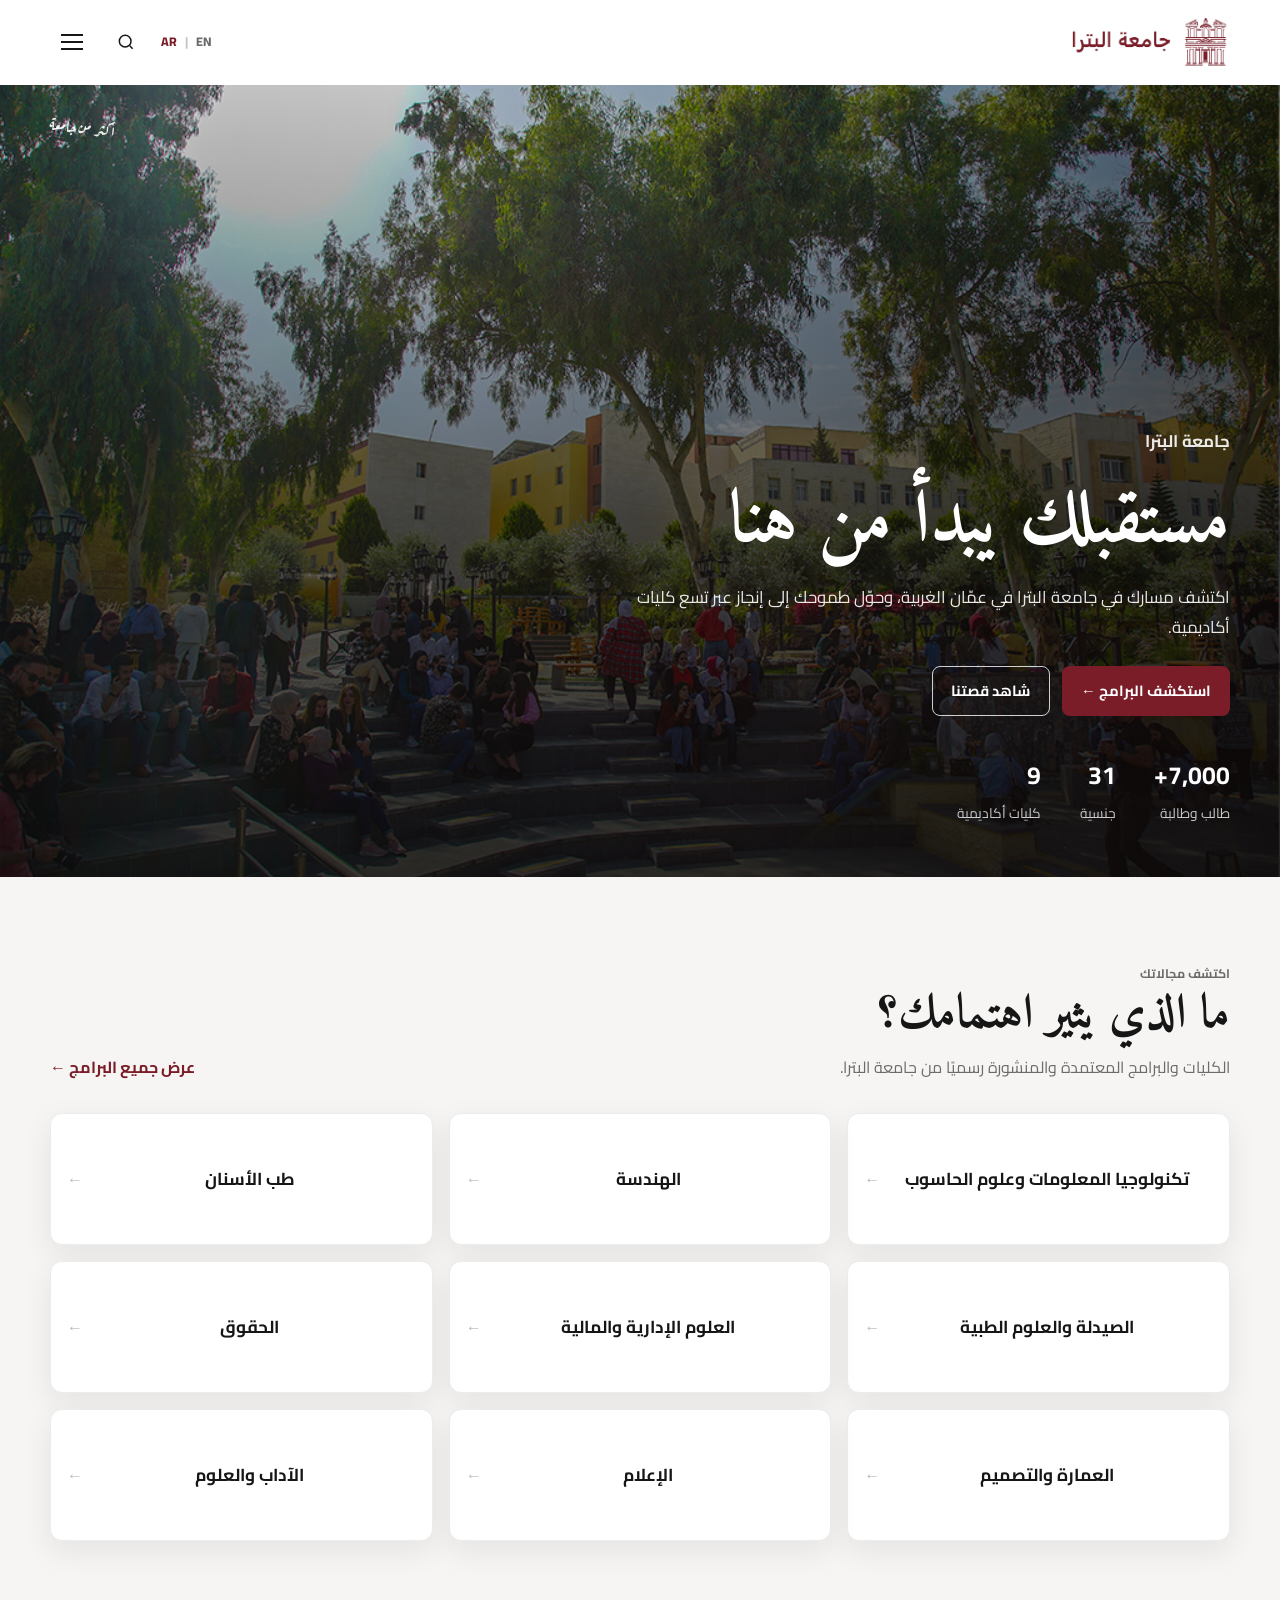
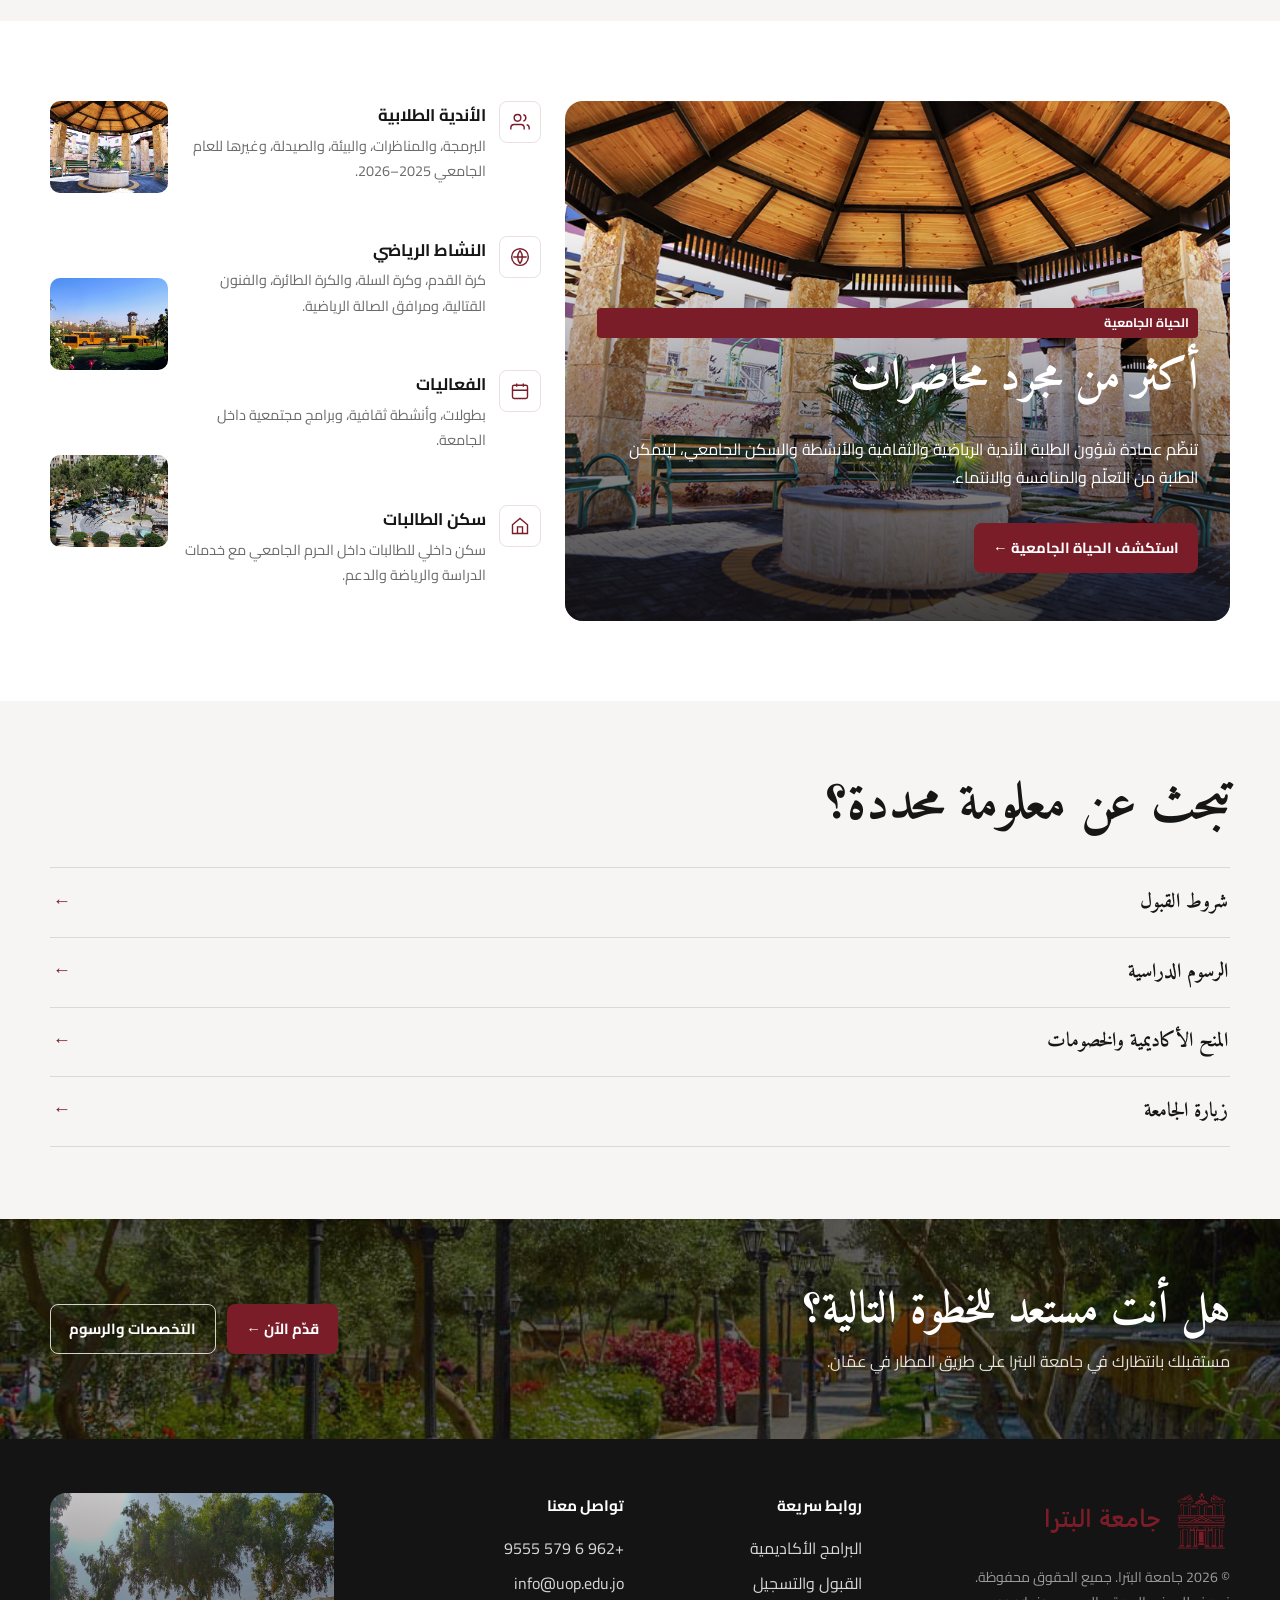
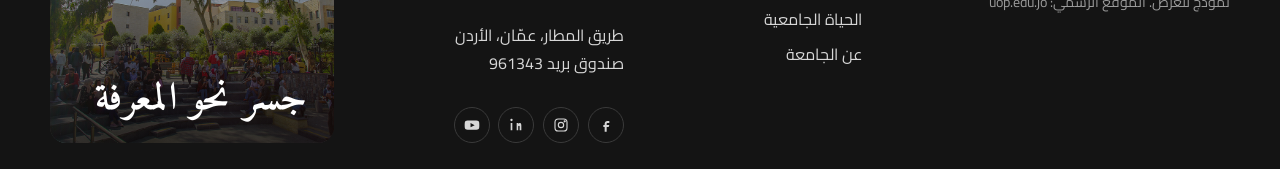
==== ar/index.html @ 50cbe47f "Publish Arabic pages and latest homepage updates to GitHub Pages." ====
<!DOCTYPE html>
<html lang="ar" dir="rtl">
  <head>
    <meta charset="utf-8" />
    <meta name="viewport" content="width=device-width, initial-scale=1" />
    <title>جامعة البترا | مستقبلك يبدأ من هنا</title>
    <meta
      name="description"
      content="جامعة البترا في عمّان الغربية تضم نحو 7000 طالب وطالبة في برامج البكالوريوس والماجستير عبر تسع كليات. تعرّف إلى البرامج الأكاديمية والقبول والتسجيل والحياة الجامعية."
    />
    <link rel="canonical" href="https://www.uop.edu.jo/Ar/Pages/default.aspx" />
    <link rel="alternate" hreflang="ar" href="index.html" />
    <link rel="alternate" hreflang="en" href="../index.html" />
    <link rel="alternate" hreflang="x-default" href="../index.html" />
    <meta name="robots" content="index,follow" />
    <meta property="og:type" content="website" />
    <meta property="og:title" content="جامعة البترا | مستقبلك يبدأ من هنا" />
    <meta
      property="og:description"
      content="جامعة خاصة في عمّان، الأردن، تضم تسع كليات ونحو 7000 طالب وطالبة في بيئة جامعية متعددة الثقافات."
    />
    <meta property="og:url" content="https://www.uop.edu.jo/Ar/Pages/default.aspx" />
    <meta property="og:image" content="../assets/images/hero-campus.jpg" />
    <meta property="og:locale" content="ar_JO" />
    <meta property="og:locale:alternate" content="en_JO" />
    <meta name="twitter:card" content="summary_large_image" />
    <meta name="twitter:title" content="جامعة البترا" />
    <meta
      name="twitter:description"
      content="اكتشف برامج البكالوريوس والماجستير في جامعة البترا في عمّان، الأردن."
    />
    <link rel="icon" href="../assets/images/favicon.png" type="image/png" />
    <link rel="preconnect" href="https://fonts.googleapis.com" />
    <link rel="preconnect" href="https://fonts.gstatic.com" crossorigin />
    <link
      href="https://fonts.googleapis.com/css2?family=Amiri:wght@700&family=Aref+Ruqaa:wght@700&family=Cairo:wght@400;600;700;800&display=swap"
      rel="stylesheet"
    />
    <link rel="stylesheet" href="../css/style.css" />
    <script type="application/ld+json">
      {
        "@context": "https://schema.org",
        "@type": "CollegeOrUniversity",
        "name": "جامعة البترا",
        "alternateName": ["University of Petra", "UOP", "Petra University"],
        "url": "https://www.uop.edu.jo/Ar/Pages/default.aspx",
        "logo": "https://www.uop.edu.jo/assets/images/petra_logoEn.png",
        "email": "info@uop.edu.jo",
        "telephone": "+962-6-5799555",
        "address": {
          "@type": "PostalAddress",
          "streetAddress": "طريق المطار",
          "addressLocality": "عمّان",
          "addressCountry": "JO",
          "postOfficeBoxNumber": "961343"
        },
        "sameAs": [
          "https://www.facebook.com/uopface",
          "https://www.instagram.com/petra.university/",
          "https://www.linkedin.com/school/universityofpetra/",
          "https://www.youtube.com/channel/UCcmWMT3PYpx-qpSswsHRiRg",
          "https://twitter.com/petrauniversity"
        ]
      }
    </script>
  </head>
  <body>
    <a class="skip-link" href="#main">تخطَّ إلى المحتوى</a>
    <header class="site-header">
      <div class="header-inner">
        <a class="brand" href="index.html">
          <img class="brand__logo" src="../assets/images/uop-logo-ar.png" width="320" height="80" alt="شعار جامعة البترا - جسر نحو المعرفة" />
        </a>
        <nav class="primary-nav" id="primary-nav" aria-label="القائمة الرئيسية">
          <ul>
            <li><a href="index.html" aria-current="page">الرئيسية</a></li>
            <li><a href="programs.html">البرامج</a></li>
            <li><a href="admissions.html">القبول والتسجيل</a></li>
            <li><a href="campus-life.html">الحياة الجامعية</a></li>
            <li><a href="about.html">عن الجامعة</a></li>
            <li class="nav-apply"><a class="btn btn--primary" href="https://edugate.uop.edu.jo/faces/ui/pages/guest/admissionOnline/index.xhtml" rel="noopener noreferrer">قدّم الآن</a></li>
          </ul>
        </nav>
        <div class="header-actions">
          <nav class="lang-switch" aria-label="اللغة">
            <a href="../index.html" hreflang="en" lang="en">EN</a>
            <span aria-hidden="true">|</span>
            <a href="index.html" hreflang="ar" aria-current="true">AR</a>
          </nav>
          <button class="icon-btn" type="button" data-open-search aria-haspopup="dialog" aria-controls="search-dialog">
            <span class="visually-hidden">بحث</span>
            <svg viewBox="0 0 24 24" fill="none" stroke="currentColor" stroke-width="1.8" aria-hidden="true"><circle cx="11" cy="11" r="7"/><path d="m20 20-3.5-3.5"/></svg>
          </button>
          <a class="btn btn--primary" href="https://edugate.uop.edu.jo/faces/ui/pages/guest/admissionOnline/index.xhtml" rel="noopener noreferrer">قدّم الآن</a>
          <button class="nav-toggle" type="button" aria-expanded="false" aria-controls="primary-nav" aria-label="فتح القائمة">
            <span></span>
          </button>
        </div>
      </div>
    </header>

    <main id="main">
      <section class="hero">
        <div class="hero__media">
          <img
            src="../assets/images/hero-campus.jpg"
            width="1600"
            height="900"
            alt="طلبة يجتمعون على مدرّج حجري في حرم جامعة البترا في عمّان"
            fetchpriority="high"
          />
        </div>
        <p class="hero__script">أكثر من جامعة</p>
        <div class="container hero__content">
          <p class="hero__kicker">جامعة البترا</p>
          <h1>مستقبلك يبدأ من هنا</h1>
          <p>
            اكتشف مسارك في جامعة البترا في عمّان الغربية، وحوّل طموحك إلى إنجاز عبر تسع كليات أكاديمية.
          </p>
          <div class="hero__actions">
            <a class="btn btn--primary" href="programs.html">استكشف البرامج ←</a>
            <button class="btn btn--ghost" type="button" data-open-video>
              شاهد قصتنا
            </button>
          </div>
          <div class="hero__stats">
            <div><strong>7,000+</strong><span>طالب وطالبة</span></div>
            <div><strong>31</strong><span>جنسية</span></div>
            <div><strong>9</strong><span>كليات أكاديمية</span></div>
          </div>
        </div>
      </section>

      <section class="section section--wash" id="programs">
        <div class="container">
          <div class="section-head">
            <div>
              <p class="eyebrow">اكتشف مجالاتك</p>
              <h2>ما الذي يثير اهتمامك؟</h2>
              <p>الكليات والبرامج المعتمدة والمنشورة رسميًا من جامعة البترا.</p>
            </div>
            <a class="text-link" href="programs.html">عرض جميع البرامج ←</a>
          </div>
          <div class="interest-grid" data-faculty-grid>
            <noscript>
              <p><a href="programs.html">عرض جميع الكليات والبرامج</a></p>
            </noscript>
          </div>
        </div>
      </section>

      <section class="section" id="campus">
        <div class="container campus">
          <article class="campus-feature">
            <img src="../assets/images/campus-main.jpg" width="900" height="700" alt="جناح حجري ومقاعد في ساحة حرم جامعة البترا" loading="lazy" />
            <div class="campus-feature__copy">
              <p class="eyebrow">الحياة الجامعية</p>
              <h2>أكثر من مجرد محاضرات</h2>
              <p>
                تنظّم عمادة شؤون الطلبة الأندية الرياضية والثقافية والأنشطة والسكن الجامعي، ليتمكن الطلبة من التعلّم والمنافسة والانتماء.
              </p>
              <p><a class="btn btn--primary" href="campus-life.html">استكشف الحياة الجامعية ←</a></p>
            </div>
          </article>
          <div class="campus-aside">
            <ul class="life-list">
              <li>
                <a href="https://www.uop.edu.jo/Ar/StudentsAffairs/Pages/StudentClubs.aspx" rel="noopener noreferrer">
                  <span class="life-icon"><svg viewBox="0 0 24 24" fill="none" stroke="currentColor" stroke-width="1.7"><path d="M17 21v-2a4 4 0 0 0-4-4H5a4 4 0 0 0-4 4v2"/><circle cx="9" cy="7" r="4"/><path d="M23 21v-2a4 4 0 0 0-3-3.87M16 3.13a4 4 0 0 1 0 7.75"/></svg></span>
                  <span>
                    <h3>الأندية الطلابية</h3>
                    <p>البرمجة، والمناظرات، والبيئة، والصيدلة، وغيرها للعام الجامعي 2025–2026.</p>
                  </span>
                </a>
              </li>
              <li>
                <a href="https://www.uop.edu.jo/Ar/StudentsAffairs/Pages/SportsActivityDepartment.aspx" rel="noopener noreferrer">
                  <span class="life-icon"><svg viewBox="0 0 24 24" fill="none" stroke="currentColor" stroke-width="1.7"><circle cx="12" cy="12" r="10"/><path d="M4 12h16M12 4a14 14 0 0 1 0 16M12 4a14 14 0 0 0 0 16"/></svg></span>
                  <span>
                    <h3>النشاط الرياضي</h3>
                    <p>كرة القدم، وكرة السلة، والكرة الطائرة، والفنون القتالية، ومرافق الصالة الرياضية.</p>
                  </span>
                </a>
              </li>
              <li>
                <a href="https://uop.edu.jo/Ar/News/Pages/26-48.aspx" rel="noopener noreferrer">
                  <span class="life-icon"><svg viewBox="0 0 24 24" fill="none" stroke="currentColor" stroke-width="1.7"><rect x="3" y="5" width="18" height="16" rx="2"/><path d="M16 3v4M8 3v4M3 11h18"/></svg></span>
                  <span>
                    <h3>الفعاليات</h3>
                    <p>بطولات، وأنشطة ثقافية، وبرامج مجتمعية داخل الجامعة.</p>
                  </span>
                </a>
              </li>
              <li>
                <a href="https://www.uop.edu.jo/Ar/StudentsAffairs/Pages/FemaleStudentHousing.aspx" rel="noopener noreferrer">
                  <span class="life-icon"><svg viewBox="0 0 24 24" fill="none" stroke="currentColor" stroke-width="1.7"><path d="M3 10.5 12 3l9 7.5V21H3z"/><path d="M9 21v-8h6v8"/></svg></span>
                  <span>
                    <h3>سكن الطالبات</h3>
                    <p>سكن داخلي للطالبات داخل الحرم الجامعي مع خدمات الدراسة والرياضة والدعم.</p>
                  </span>
                </a>
              </li>
            </ul>
            <div class="life-thumbs">
              <img src="../assets/images/campus-clubs.jpg" width="236" height="184" alt="جناح في الحرم يستخدمه الطلبة بين المحاضرات" loading="lazy" />
              <img src="../assets/images/campus-sports.jpg" width="236" height="184" alt="حافلات جامعة البترا ومساحات خضراء قرب برج الساعة" loading="lazy" />
              <img src="../assets/images/campus-events.jpg" width="236" height="184" alt="ساحة ومدرج في حرم جامعة البترا للتجمعات الطلابية" loading="lazy" />
            </div>
          </div>
        </div>
      </section>

      <section class="specific" id="specific" aria-labelledby="specific-heading">
        <div class="container">
          <h2 id="specific-heading">تبحث عن معلومة محددة؟</h2>
          <ul class="specific-list">
            <li>
              <a href="https://uop.edu.jo/Ar/AdmissionsAndRegistration/Pages/AdmissionRequirements.aspx" rel="noopener noreferrer">
                <span>شروط القبول</span>
                <span class="specific-list__arrow" aria-hidden="true">←</span>
              </a>
            </li>
            <li>
              <a href="https://uop.edu.jo/En/AdmissionsAndRegistration/Pages/UniversityMajor.aspx" rel="noopener noreferrer">
                <span>الرسوم الدراسية</span>
                <span class="specific-list__arrow" aria-hidden="true">←</span>
              </a>
            </li>
            <li>
              <a href="https://uop.edu.jo/Ar/AdmissionsAndRegistration/Pages/AcademicGrants.aspx" rel="noopener noreferrer">
                <span>المنح الأكاديمية والخصومات</span>
                <span class="specific-list__arrow" aria-hidden="true">←</span>
              </a>
            </li>
            <li>
              <a href="https://www.uop.edu.jo/Ar/Pages/default.aspx" rel="noopener noreferrer">
                <span>زيارة الجامعة</span>
                <span class="specific-list__arrow" aria-hidden="true">←</span>
              </a>
            </li>
          </ul>
        </div>
      </section>

      <section class="cta">
        <img src="../assets/images/cta-banner.jpg" width="1600" height="500" alt="ممشى حديقة ومسطح مائي في حرم جامعة البترا" loading="lazy" />
        <div class="cta-inner">
          <div>
            <h2>هل أنت مستعد للخطوة التالية؟</h2>
            <p>مستقبلك بانتظارك في جامعة البترا على طريق المطار في عمّان.</p>
          </div>
          <div class="cta__actions">
            <a class="btn btn--on-dark" href="https://edugate.uop.edu.jo/faces/ui/pages/guest/admissionOnline/index.xhtml" rel="noopener noreferrer">قدّم الآن ←</a>
            <a class="btn btn--ghost" href="https://uop.edu.jo/En/AdmissionsAndRegistration/Pages/UniversityMajor.aspx" rel="noopener noreferrer">التخصصات والرسوم</a>
          </div>
        </div>
      </section>
    </main>

    <footer class="site-footer">
      <div class="container footer-grid">
        <div>
          <a class="brand" href="index.html">
            <img class="brand__logo" src="../assets/images/uop-logo-ar.png" width="320" height="80" alt="شعار جامعة البترا - جسر نحو المعرفة" />
          </a>
          <p class="footer-copy">© <span data-year>2026</span> جامعة البترا. جميع الحقوق محفوظة.<br />نموذج للعرض. الموقع الرسمي: uop.edu.jo</p>
        </div>
        <div>
          <h2>روابط سريعة</h2>
          <ul>
            <li><a href="programs.html">البرامج الأكاديمية</a></li>
            <li><a href="admissions.html">القبول والتسجيل</a></li>
            <li><a href="campus-life.html">الحياة الجامعية</a></li>
            <li><a href="about.html">عن الجامعة</a></li>
          </ul>
        </div>
        <div>
          <h2>تواصل معنا</h2>
          <div class="contact-list">
            <a href="tel:+96265799555">+962 6 579 9555</a>
            <a href="mailto:info@uop.edu.jo">info@uop.edu.jo</a>
            <p>طريق المطار، عمّان، الأردن<br />صندوق بريد 961343</p>
          </div>
          <div class="social">
            <a href="https://www.facebook.com/uopface" rel="noopener noreferrer" aria-label="فيسبوك"><svg viewBox="0 0 24 24" fill="currentColor"><path d="M14 9h3V6h-3c-2.2 0-4 1.8-4 4v2H8v3h2v7h3v-7h3l1-3h-4v-2c0-.6.4-1 1-1z"/></svg></a>
            <a href="https://www.instagram.com/petra.university/" rel="noopener noreferrer" aria-label="إنستغرام"><svg viewBox="0 0 24 24" fill="none" stroke="currentColor" stroke-width="1.7"><rect x="3" y="3" width="18" height="18" rx="5"/><circle cx="12" cy="12" r="4"/><circle cx="17.5" cy="6.5" r="0.8" fill="currentColor"/></svg></a>
            <a href="https://www.linkedin.com/school/universityofpetra/" rel="noopener noreferrer" aria-label="لينكدإن"><svg viewBox="0 0 24 24" fill="currentColor"><path d="M6.5 9H4v11h2.5zm-1.25-6.2A1.75 1.75 0 1 0 6.99 4.6 1.75 1.75 0 0 0 5.25 2.8zM20 20h-2.5v-5.6c0-1.9-2.2-1.8-2.2 0V20H13V9h2.4v1.5c1.1-2 4.6-2.2 4.6 1.9z"/></svg></a>
            <a href="https://www.youtube.com/channel/UCcmWMT3PYpx-qpSswsHRiRg" rel="noopener noreferrer" aria-label="يوتيوب"><svg viewBox="0 0 24 24" fill="currentColor"><path d="M23 12.2s0-3.2-.4-4.6c-.2-.9-.9-1.6-1.8-1.8C19.2 5.4 12 5.4 12 5.4s-7.2 0-8.8.4c-.9.2-1.6.9-1.8 1.8C1 9 1 12.2 1 12.2s0 3.2.4 4.6c.2.9.9 1.6 1.8 1.8 1.6.4 8.8.4 8.8.4s7.2 0 8.8-.4c.9-.2 1.6-.9 1.8-1.8.4-1.4.4-4.6.4-4.6zM9.8 15.5v-6.6l6.2 3.3z"/></svg></a>
          </div>
        </div>
        <div class="footer-motto">
          <img src="../assets/images/hero-campus.jpg" alt="" loading="lazy" />
          <p>جسر نحو المعرفة</p>
        </div>
      </div>
    </footer>

    <dialog id="search-dialog" aria-labelledby="search-title">
      <div class="dialog-body">
        <div class="dialog-head">
          <h2 id="search-title">بحث</h2>
          <button class="icon-btn" type="button" data-close-dialog aria-label="إغلاق البحث">×</button>
        </div>
        <label class="visually-hidden" for="site-search">ابحث في الموقع</label>
        <input id="site-search" type="search" placeholder="ابحث في الكليات، والقبول، والحياة الجامعية..." dir="rtl" />
        <div id="search-results"></div>
      </div>
    </dialog>

    <dialog id="video-dialog" aria-labelledby="video-title">
      <div class="dialog-body">
        <div class="dialog-head">
          <h2 id="video-title">جامعة البترا على يوتيوب</h2>
          <button class="icon-btn" type="button" data-close-dialog aria-label="إغلاق">×</button>
        </div>
        <div class="video-frame">
          <p>
            شاهد الفيديوهات الرسمية للجامعة عبر
            <a href="https://www.youtube.com/channel/UCcmWMT3PYpx-qpSswsHRiRg" rel="noopener noreferrer">قناة جامعة البترا على يوتيوب</a>.
          </p>
        </div>
      </div>
    </dialog>

    <script src="../js/data.js" defer></script>
    <script src="../js/main.js" defer></script>
  </body>
</html>
---- css/style.css ----
:root {
  --maroon: #7a1d28;
  --maroon-dark: #5c141d;
  --maroon-soft: #f6e9eb;
  --ink: #161616;
  --text: #3d3d3d;
  --muted: #6b6b6b;
  --line: #e6e6e6;
  --paper: #ffffff;
  --wash: #f6f5f3;
  --footer: #141414;
  --radius: 10px;
  --radius-lg: 18px;
  --shadow: 0 10px 30px rgba(22, 22, 22, 0.08);
  --container: 1180px;
  --header-h: 84px;
  --font: "Manrope", "Segoe UI", Tahoma, sans-serif;
  --serif: "Cormorant Garamond", Georgia, "Times New Roman", serif;
  --script: "Great Vibes", "Segoe Script", cursive;
  color-scheme: light;
}

*,
*::before,
*::after {
  box-sizing: border-box;
}

html {
  scroll-behavior: smooth;
}

body {
  margin: 0;
  font-family: var(--font);
  color: var(--text);
  background: var(--paper);
  line-height: 1.6;
  overflow-x: hidden;
}

img {
  max-width: 100%;
  height: auto;
  display: block;
}

a {
  color: inherit;
}

button,
input {
  font: inherit;
}

:focus-visible {
  outline: 2px solid var(--maroon);
  outline-offset: 3px;
}

.skip-link {
  position: absolute;
  inset-inline-start: 1rem;
  top: -100px;
  background: var(--maroon);
  color: #fff;
  padding: 0.7rem 1rem;
  z-index: 1000;
}

.skip-link:focus {
  top: 0.75rem;
}

.visually-hidden {
  position: absolute;
  width: 1px;
  height: 1px;
  padding: 0;
  margin: -1px;
  overflow: hidden;
  clip: rect(0, 0, 0, 0);
  white-space: nowrap;
  border: 0;
}

.container {
  width: min(calc(100% - 2rem), var(--container));
  margin-inline: auto;
}

.site-header {
  position: sticky;
  top: 0;
  z-index: 50;
  background: #fff;
  min-height: var(--header-h);
  display: flex;
  align-items: center;
  border-bottom: 1px solid transparent;
}

.site-header.is-scrolled {
  border-bottom-color: var(--line);
  box-shadow: 0 8px 24px rgba(0, 0, 0, 0.04);
}

.header-inner {
  display: flex;
  align-items: center;
  justify-content: space-between;
  flex-wrap: nowrap;
  gap: 1rem;
  width: min(calc(100% - 2rem), var(--container));
  margin-inline: auto;
  min-height: var(--header-h);
  height: var(--header-h);
}

.brand {
  display: flex;
  align-items: center;
  text-decoration: none;
  color: var(--ink);
  flex-shrink: 0;
}

.brand__logo {
  height: 48px;
  width: auto;
  max-width: min(260px, 46vw);
  display: block;
}

.site-footer .brand__logo {
  height: 56px;
  max-width: 280px;
}

.nav-toggle {
  display: none;
  width: 44px;
  height: 44px;
  border: 0;
  background: transparent;
  cursor: pointer;
  padding: 0;
}

.nav-toggle span,
.nav-toggle span::before,
.nav-toggle span::after {
  display: block;
  width: 22px;
  height: 2px;
  background: var(--ink);
  position: relative;
  margin-inline: auto;
}

.nav-toggle span::before,
.nav-toggle span::after {
  content: "";
  position: absolute;
  inset-inline-start: 0;
}

.nav-toggle span::before {
  top: -7px;
}

.nav-toggle span::after {
  top: 7px;
}

.primary-nav {
  flex: 1 1 auto;
  min-width: 0;
}

.primary-nav ul {
  display: flex;
  justify-content: center;
  flex-wrap: nowrap;
  gap: 1.7rem;
  list-style: none;
  margin: 0;
  padding: 0;
}

.primary-nav a {
  text-decoration: none;
  color: #4a4a4a;
  font-weight: 600;
  font-size: 0.95rem;
  padding: 0.4rem 0;
  position: relative;
}

.primary-nav a[aria-current="page"] {
  color: var(--maroon);
}

.primary-nav a[aria-current="page"]::after {
  content: "";
  position: absolute;
  inset-inline: 0;
  bottom: 0;
  height: 2px;
  background: var(--maroon);
}

.nav-apply {
  display: none;
}

.lang-switch {
  display: flex;
  align-items: center;
  gap: 0.35rem;
  font-weight: 800;
  font-size: 0.78rem;
  flex-shrink: 0;
}

.lang-switch a {
  text-decoration: none;
  color: #6b6b6b;
  padding: 0.2rem 0.15rem;
}

.lang-switch a[aria-current="true"] {
  color: var(--maroon);
}

.lang-switch span {
  color: #c5c5c5;
}

.header-actions {
  display: flex;
  flex-direction: row;
  flex-wrap: nowrap;
  align-items: center;
  gap: 0.7rem;
  flex-shrink: 0;
}

.header-actions .btn {
  white-space: nowrap;
  flex-shrink: 0;
}

.icon-btn {
  width: 42px;
  height: 42px;
  border: 0;
  background: transparent;
  color: var(--ink);
  cursor: pointer;
  display: grid;
  place-items: center;
}

.icon-btn svg {
  width: 20px;
  height: 20px;
}

.btn {
  display: inline-flex;
  align-items: center;
  justify-content: center;
  gap: 0.5rem;
  min-height: 46px;
  padding: 0.7rem 1.15rem;
  border-radius: 8px;
  text-decoration: none;
  font-weight: 700;
  font-size: 0.92rem;
  border: 1px solid transparent;
  cursor: pointer;
  transition: transform 0.15s ease, background 0.15s ease, color 0.15s ease;
}

.btn:hover {
  transform: translateY(-1px);
}

.btn--primary {
  background: var(--maroon);
  color: #fff;
}

.btn--primary:hover {
  background: var(--maroon-dark);
}

.btn--ghost {
  background: transparent;
  color: #fff;
  border-color: rgba(255, 255, 255, 0.8);
}

.btn--light {
  background: #fff;
  color: var(--maroon);
}

.btn--on-dark {
  background: var(--maroon);
  color: #fff;
}

.eyebrow {
  color: var(--maroon);
  font-size: 0.78rem;
  font-weight: 800;
  letter-spacing: 0.16em;
  text-transform: uppercase;
  margin: 0 0 0.55rem;
}

.hero {
  position: relative;
  min-height: min(88vh, 820px);
  color: #fff;
  display: flex;
  align-items: flex-end;
  isolation: isolate;
}

.hero__media {
  position: absolute;
  inset: 0;
  z-index: -2;
}

.hero__media img {
  width: 100%;
  height: 100%;
  object-fit: cover;
  object-position: center 45%;
}

.hero::after {
  content: "";
  position: absolute;
  inset: 0;
  z-index: -1;
  background:
    linear-gradient(180deg, rgba(10, 8, 8, 0.08) 0%, rgba(10, 8, 8, 0.55) 55%, rgba(10, 8, 8, 0.78) 100%),
    linear-gradient(90deg, rgba(10, 8, 8, 0.45) 0%, rgba(10, 8, 8, 0.08) 55%);
}

.hero__script {
  position: absolute;
  inset-block-start: 1.6rem;
  inset-inline-end: max(1.5rem, calc((100% - var(--container)) / 2));
  font-family: var(--script);
  font-size: clamp(1.8rem, 3vw, 2.7rem);
  transform: rotate(-8deg);
  color: rgba(255, 255, 255, 0.92);
  pointer-events: none;
}

.hero__content {
  padding: 4.5rem 0 3.2rem;
  max-width: 640px;
}

@media (min-width: 1025px) {
  .hero__content {
    margin-inline-start: max(1rem, calc((100% - var(--container)) / 2));
    margin-inline-end: auto;
  }
}

.hero__kicker {
  letter-spacing: 0.18em;
  font-size: 0.78rem;
  font-weight: 700;
  margin: 0 0 0.8rem;
}

.hero h1 {
  font-family: var(--serif);
  font-size: clamp(2.6rem, 6vw, 4.6rem);
  line-height: 0.95;
  color: #fff;
  margin: 0 0 1rem;
  font-weight: 700;
}

.hero p {
  max-width: 38rem;
  color: rgba(255, 255, 255, 0.9);
  margin: 0 0 1.5rem;
  font-size: 1.05rem;
}

.hero__actions {
  display: flex;
  flex-wrap: wrap;
  gap: 0.75rem;
  margin-bottom: 2.4rem;
}

.hero__stats {
  display: flex;
  flex-wrap: wrap;
  gap: 2rem 2.4rem;
}

.hero__stats div strong {
  display: block;
  font-size: 1.55rem;
  color: #fff;
}

.hero__stats div span {
  font-size: 0.86rem;
  color: rgba(255, 255, 255, 0.78);
}

.section {
  padding: 5rem 0;
}

.section--wash {
  background: var(--wash);
}

.section-head {
  display: grid;
  grid-template-columns: 1fr auto;
  gap: 1rem 2rem;
  align-items: end;
  margin-bottom: 2rem;
}

.section-head h2,
.page-hero h1,
.faculty-panel h2 {
  font-family: var(--serif);
  color: var(--ink);
  font-size: clamp(2rem, 4vw, 3rem);
  line-height: 1.1;
  margin: 0;
}

.section-head p {
  margin: 0.4rem 0 0;
  color: var(--muted);
  max-width: 36rem;
}

.text-link {
  color: var(--maroon);
  font-weight: 700;
  text-decoration: none;
}

.text-link:hover {
  text-decoration: underline;
}

.interest-grid {
  display: grid;
  grid-template-columns: repeat(3, 1fr);
  gap: 1rem;
}

.interest-card {
  background: #fff;
  border: 1px solid #ececec;
  border-radius: 12px;
  padding-block: 1.55rem;
  padding-inline: 1.35rem 2.4rem;
  min-height: 132px;
  text-decoration: none;
  display: flex;
  align-items: center;
  justify-content: center;
  text-align: center;
  box-shadow: var(--shadow);
  position: relative;
  transition: transform 0.15s ease, box-shadow 0.15s ease;
}

.interest-card:hover {
  transform: translateY(-3px);
  box-shadow: 0 12px 28px rgba(50, 30, 28, 0.1);
}

.interest-card:hover h3 {
  color: var(--maroon);
}

.interest-card h3 {
  margin: 0;
  color: var(--ink);
  font-size: 1.08rem;
  line-height: 1.35;
  overflow-wrap: anywhere;
  transition: color 0.15s ease;
}

.interest-card__icon,
.interest-card__meta {
  display: none;
}

.interest-card__arrow {
  position: absolute;
  inset-inline-end: 1rem;
  top: 50%;
  transform: translateY(-50%);
  color: #b9b9b9;
}

.campus {
  display: grid;
  grid-template-columns: 1.15fr 0.85fr;
  gap: 1.5rem;
  align-items: stretch;
}

.campus-feature {
  position: relative;
  min-height: 520px;
  border-radius: var(--radius-lg);
  overflow: hidden;
  color: #fff;
}

.campus-feature img {
  width: 100%;
  height: 100%;
  object-fit: cover;
  position: absolute;
  inset: 0;
}

.campus-feature__copy {
  position: relative;
  z-index: 1;
  height: 100%;
  display: flex;
  flex-direction: column;
  justify-content: flex-end;
  padding: 2rem;
  background: linear-gradient(180deg, transparent 20%, rgba(12, 8, 8, 0.78) 100%);
}

.campus-feature .eyebrow {
  display: inline-block;
  background: var(--maroon);
  color: #fff;
  padding: 0.28rem 0.55rem;
  border-radius: 4px;
  letter-spacing: 0.12em;
}

.campus-feature h2 {
  font-family: var(--serif);
  font-size: clamp(2rem, 4vw, 2.8rem);
  margin: 0.2rem 0 0.7rem;
  color: #fff;
}

.campus-aside {
  display: grid;
  grid-template-columns: 1fr auto;
  gap: 1rem;
}

.life-list {
  list-style: none;
  margin: 0;
  padding: 0;
  display: grid;
  gap: 1.15rem;
}

.life-list a {
  display: grid;
  grid-template-columns: 42px 1fr;
  gap: 0.85rem;
  text-decoration: none;
  align-items: start;
}

.life-list h3 {
  margin: 0;
  color: var(--ink);
  font-size: 1.05rem;
}

.life-list p {
  margin: 0.15rem 0 0;
  color: var(--muted);
  font-size: 0.9rem;
}

.life-icon {
  width: 42px;
  height: 42px;
  border-radius: 8px;
  border: 1px solid #eadfe1;
  color: var(--maroon);
  display: grid;
  place-items: center;
}

.life-icon svg {
  width: 20px;
  height: 20px;
}

.life-thumbs {
  display: grid;
  gap: 0.7rem;
}

.life-thumbs img {
  width: 118px;
  height: 92px;
  object-fit: cover;
  border-radius: 10px;
}

.specific {
  background: var(--wash);
  padding: 4.5rem 0;
}

.specific h2 {
  font-family: var(--serif);
  color: var(--ink);
  font-size: clamp(2rem, 4.5vw, 3.2rem);
  line-height: 1.15;
  font-weight: 700;
  margin: 0 0 1.8rem;
  white-space: nowrap;
}

.specific-list {
  list-style: none;
  margin: 0;
  padding: 0;
  border-top: 1px solid #ddd8d2;
}

.specific-list a {
  display: flex;
  align-items: center;
  justify-content: space-between;
  gap: 1rem;
  min-height: 64px;
  padding: 1.05rem 0.15rem;
  border-bottom: 1px solid #ddd8d2;
  text-decoration: none;
  color: var(--ink);
  font-family: var(--serif);
  font-size: clamp(1.05rem, 2vw, 1.25rem);
  font-weight: 600;
}

.specific-list a:hover,
.specific-list a:focus-visible {
  color: var(--maroon);
}

.specific-list__arrow {
  color: var(--maroon);
  font-size: 1.15rem;
  flex-shrink: 0;
  transition: transform 0.15s ease;
}

.specific-list a:hover .specific-list__arrow {
  transform: translateX(4px);
}

[dir="rtl"] .specific-list a:hover .specific-list__arrow {
  transform: translateX(-4px);
}

.journey {
  text-align: center;
}

.journey h2 {
  font-family: var(--serif);
  font-size: clamp(2rem, 4vw, 3rem);
  margin: 0.2rem 0 0.4rem;
  color: var(--ink);
}

.steps {
  display: grid;
  grid-template-columns: repeat(4, 1fr);
  gap: 1rem;
  margin-top: 2.6rem;
  position: relative;
}

.steps::before {
  content: "";
  position: absolute;
  top: 27px;
  inset-inline: 8%;
  border-top: 2px dotted #d7c4c7;
  z-index: 0;
}

.step {
  position: relative;
  z-index: 1;
}

.step__num {
  width: 54px;
  height: 54px;
  margin-inline: auto;
  border-radius: 50%;
  background: var(--maroon);
  color: #fff;
  display: grid;
  place-items: center;
  font-weight: 800;
  font-size: 1.2rem;
}

.step h3 {
  margin: 1rem 0 0.3rem;
  color: var(--ink);
}

.step p {
  margin: 0;
  color: var(--muted);
  font-size: 0.92rem;
}

.cta {
  position: relative;
  color: #fff;
  isolation: isolate;
  min-height: 220px;
  display: flex;
  align-items: center;
}

.cta img {
  position: absolute;
  inset: 0;
  width: 100%;
  height: 100%;
  object-fit: cover;
  z-index: -2;
}

.cta::after {
  content: "";
  position: absolute;
  inset: 0;
  background: rgba(12, 8, 8, 0.58);
  z-index: -1;
}

.cta-inner {
  display: flex;
  justify-content: space-between;
  gap: 1.5rem;
  align-items: center;
  width: min(calc(100% - 2rem), var(--container));
  margin-inline: auto;
  padding: 3rem 0;
}

.cta h2 {
  font-family: var(--serif);
  font-size: clamp(2rem, 4vw, 2.8rem);
  margin: 0 0 0.4rem;
  color: #fff;
}

.cta p {
  margin: 0;
  color: rgba(255, 255, 255, 0.86);
}

.cta__actions {
  display: flex;
  flex-wrap: wrap;
  gap: 0.7rem;
  flex-shrink: 0;
}

.site-footer {
  background: var(--footer);
  color: #d7d7d7;
  padding: 3.4rem 0 1.6rem;
}

.footer-grid {
  display: grid;
  grid-template-columns: 1.3fr 0.8fr 1fr 1.1fr;
  gap: 2rem;
}

.site-footer a {
  color: #d7d7d7;
  text-decoration: none;
}

.site-footer a:hover {
  color: #fff;
}

.site-footer .brand {
  color: #fff;
}

.footer-copy {
  margin-top: 1rem;
  color: #9a9a9a;
  font-size: 0.88rem;
}

.footer-grid h2 {
  color: #fff;
  font-size: 0.95rem;
  margin: 0 0 0.9rem;
}

.footer-grid ul {
  list-style: none;
  margin: 0;
  padding: 0;
  display: grid;
  gap: 0.45rem;
}

.contact-list {
  display: grid;
  gap: 0.45rem;
  margin-bottom: 0.9rem;
}

.social {
  display: flex;
  gap: 0.55rem;
}

.social a {
  width: 36px;
  height: 36px;
  border: 1px solid #3a3a3a;
  border-radius: 50%;
  display: grid;
  place-items: center;
}

.social svg {
  width: 16px;
  height: 16px;
}

.footer-motto {
  position: relative;
  min-height: 200px;
  border-radius: 16px;
  overflow: hidden;
  display: flex;
  align-items: flex-end;
  padding: 1.5rem 1.6rem 1.4rem;
}

.footer-motto img {
  position: absolute;
  inset: 0;
  width: 100%;
  height: 100%;
  object-fit: cover;
  object-position: center 40%;
  opacity: 1;
  filter: none;
}

.footer-motto::after {
  content: "";
  position: absolute;
  inset: 0;
  background:
    linear-gradient(180deg, rgba(18, 10, 12, 0.15) 0%, rgba(18, 10, 12, 0.42) 48%, rgba(12, 8, 8, 0.78) 100%);
}

.footer-motto p {
  position: relative;
  z-index: 1;
  font-family: var(--serif);
  font-size: clamp(1.9rem, 3vw, 2.55rem);
  line-height: 1.12;
  letter-spacing: 0.03em;
  font-weight: 600;
  color: #fff;
  margin: 0;
  max-width: 10ch;
  text-shadow: 0 10px 28px rgba(0, 0, 0, 0.4);
}

.page-hero {
  background: var(--wash);
  padding: 3.2rem 0 2.4rem;
}

.page-hero p {
  max-width: 44rem;
  color: var(--muted);
}

.prose {
  max-width: 48rem;
}

.prose img {
  width: 100%;
  border-radius: var(--radius-lg);
  margin-bottom: 1.5rem;
}

.page-hero .btn {
  margin-inline-end: 0.8rem;
  margin-top: 0.8rem;
}

.primary-nav .btn {
  text-decoration: none;
  color: #fff;
}

.primary-nav .btn::after {
  display: none;
}

.primary-nav .nav-apply a.btn--primary {
  color: #fff;
  background: var(--maroon);
  border-bottom: 0;
}

.prose h2 {
  font-family: var(--serif);
  color: var(--ink);
  font-size: 1.8rem;
}

.faculty-panel,
.info-card {
  background: #fff;
  border: 1px solid var(--line);
  border-radius: 14px;
  padding: 1.4rem;
  box-shadow: var(--shadow);
}

.faculty-list,
.info-grid {
  display: grid;
  gap: 1rem;
}

.faculty-panel {
  display: grid;
  grid-template-columns: 52px 1fr;
  gap: 1rem;
}

.faculty-panel__icon {
  width: 52px;
  height: 52px;
  border-radius: 10px;
  background: var(--maroon-soft);
  color: var(--maroon);
  display: grid;
  place-items: center;
}

.faculty-panel__icon svg,
.faculty-panel__icon img {
  width: 24px;
  height: 24px;
}

.info-grid {
  grid-template-columns: repeat(2, 1fr);
}

.info-card h2 {
  margin-top: 0;
  font-size: 1.2rem;
  color: var(--ink);
}

.campus-lead-img {
  width: 100%;
  max-height: 420px;
  object-fit: cover;
  object-position: center 55%;
  border-radius: var(--radius-lg);
  margin-bottom: 1.5rem;
}

.campus-photo-grid {
  display: grid;
  grid-template-columns: repeat(2, 1fr);
  gap: 1rem;
}

.campus-photo-grid img {
  width: 100%;
  height: 260px;
  object-fit: cover;
  border-radius: 10px;
}

.info-card img {
  width: 100%;
  height: 220px;
  object-fit: cover;
  border-radius: 10px;
  margin-bottom: 1rem;
}

.search-hint {
  color: var(--muted);
}

dialog {
  border: 0;
  border-radius: 16px;
  padding: 0;
  width: min(92vw, 560px);
  box-shadow: 0 20px 60px rgba(0, 0, 0, 0.25);
}

dialog::backdrop {
  background: rgba(10, 8, 8, 0.55);
}

.dialog-body {
  padding: 1.3rem;
}

.dialog-head {
  display: flex;
  justify-content: space-between;
  align-items: center;
  gap: 1rem;
  margin-bottom: 0.8rem;
}

.dialog-head h2 {
  margin: 0;
  font-size: 1.15rem;
  color: var(--ink);
}

#site-search {
  width: 100%;
  min-height: 46px;
  border: 1px solid #ddd;
  border-radius: 8px;
  padding: 0.6rem 0.8rem;
}

#search-results {
  display: grid;
  gap: 0.5rem;
  margin-top: 0.9rem;
}

#search-results a {
  display: grid;
  text-decoration: none;
  padding: 0.7rem 0.4rem;
  border-bottom: 1px solid var(--line);
}

#search-results a span {
  color: var(--muted);
  font-size: 0.85rem;
}

.video-frame {
  aspect-ratio: 16 / 9;
  background: #111;
  display: grid;
  place-items: center;
  color: #fff;
  text-align: center;
  padding: 1.5rem;
}

body.nav-open {
  overflow: hidden;
}

@media (max-width: 1100px) {
  .nav-toggle {
    display: grid;
    place-items: center;
  }

  .header-actions .btn {
    display: none;
  }

  .lang-switch {
    font-size: 0.72rem;
  }

  .nav-apply {
    display: block;
    padding-top: 1rem;
  }

  .nav-apply .btn {
    width: 100%;
  }

  .primary-nav {
    position: fixed;
    inset: var(--header-h) 0 0 0;
    background: #fff;
    transform: translateX(100%);
    transition: transform 0.2s ease;
    padding: 1.2rem;
    overflow: auto;
    flex: none;
  }

  [dir="rtl"] .primary-nav {
    transform: translateX(-100%);
  }

  .primary-nav.is-open,
  [dir="rtl"] .primary-nav.is-open {
    transform: none;
  }

  .primary-nav ul {
    flex-direction: column;
    align-items: stretch;
    gap: 0;
  }

  .primary-nav a {
    display: block;
    padding: 0.9rem 0.2rem;
    font-size: 1.15rem;
    border-bottom: 1px solid var(--line);
  }

  .primary-nav .nav-apply a.btn--primary {
    color: #fff;
    border-bottom: 0;
    padding: 0.75rem 1.15rem;
    font-size: 0.95rem;
    text-align: center;
  }
}

@media (max-width: 1280px) {
  html[dir="rtl"] .nav-toggle {
    display: grid;
    place-items: center;
  }

  html[dir="rtl"] .header-actions .btn {
    display: none;
  }

  html[dir="rtl"] .nav-apply {
    display: block;
    padding-top: 1rem;
  }

  html[dir="rtl"] .nav-apply .btn {
    width: 100%;
  }

  html[dir="rtl"] .primary-nav {
    position: fixed;
    inset: var(--header-h) 0 0 0;
    background: #fff;
    transform: translateX(-100%);
    transition: transform 0.2s ease;
    padding: 1.2rem;
    overflow: auto;
    flex: none;
  }

  html[dir="rtl"] .primary-nav.is-open {
    transform: none;
  }

  html[dir="rtl"] .primary-nav ul {
    flex-direction: column;
    align-items: stretch;
    gap: 0;
  }

  html[dir="rtl"] .primary-nav a {
    display: block;
    padding: 0.9rem 0.2rem;
    font-size: 1.15rem;
    border-bottom: 1px solid var(--line);
  }

  html[dir="rtl"] .primary-nav .nav-apply a.btn--primary {
    color: #fff;
    border-bottom: 0;
    padding: 0.75rem 1.15rem;
    font-size: 0.95rem;
    text-align: center;
  }
}

@media (max-width: 1024px) {
  .interest-grid {
    grid-template-columns: repeat(2, 1fr);
  }

  .campus,
  .footer-grid {
    grid-template-columns: 1fr 1fr;
  }

  .steps {
    grid-template-columns: repeat(2, 1fr);
    gap: 2rem 1rem;
  }

  .steps::before {
    display: none;
  }

  .cta-inner,
  .section-head {
    grid-template-columns: 1fr;
    display: grid;
  }

  .life-thumbs img {
    width: 100%;
    height: 110px;
  }
}

@media (max-width: 820px) {
  .campus,
  .footer-grid,
  .campus-aside,
  .info-grid,
  .campus-photo-grid {
    grid-template-columns: 1fr;
  }

  .campus-feature {
    min-height: 420px;
  }

  .hero {
    min-height: 70vh;
  }

  .hero__script {
    font-size: 1.5rem;
    inset-block-start: 1rem;
  }
}

@media (max-width: 600px) {
  .interest-grid,
  .steps,
  .hero__actions,
  .cta__actions {
    grid-template-columns: 1fr;
  }

  .hero__actions,
  .cta__actions {
    display: grid;
  }

  .btn {
    width: 100%;
  }

  .header-actions .btn,
  .section-head .btn {
    width: auto;
  }

  .life-thumbs {
    grid-template-columns: repeat(3, 1fr);
  }

  .section,
  .specific {
    padding: 3.2rem 0;
  }

  .specific h2 {
    white-space: normal;
  }

  .hero__stats {
    gap: 1.2rem;
  }
}

@media (min-width: 1920px) {
  :root {
    --container: 1320px;
  }
}

@media (prefers-reduced-motion: reduce) {
  html {
    scroll-behavior: auto;
  }

  .btn,
  .interest-card,
  .primary-nav {
    transition: none;
  }
}

html[dir="rtl"] {
  --font: "Cairo", "Segoe UI", Tahoma, sans-serif;
  --serif: "Amiri", "Noto Naskh Arabic", Georgia, serif;
  --script: "Aref Ruqaa", "Amiri", serif;
}

html[dir="rtl"] body {
  line-height: 1.75;
}

html[dir="rtl"] .eyebrow,
html[dir="rtl"] .hero__kicker {
  letter-spacing: 0;
  text-transform: none;
  font-weight: 700;
}

html[dir="rtl"] .hero h1 {
  line-height: 1.18;
}

html[dir="rtl"] .section-head h2,
html[dir="rtl"] .page-hero h1,
html[dir="rtl"] .faculty-panel h2,
html[dir="rtl"] .specific h2,
html[dir="rtl"] .journey h2,
html[dir="rtl"] .cta h2,
html[dir="rtl"] .campus-feature h2 {
  line-height: 1.28;
}

html[dir="rtl"] .hero::after {
  background:
    linear-gradient(180deg, rgba(10, 8, 8, 0.08) 0%, rgba(10, 8, 8, 0.55) 55%, rgba(10, 8, 8, 0.78) 100%),
    linear-gradient(270deg, rgba(10, 8, 8, 0.45) 0%, rgba(10, 8, 8, 0.08) 55%);
}

html[dir="rtl"] .hero__script {
  transform: rotate(8deg);
}

html[dir="rtl"] .footer-motto p {
  max-width: 12ch;
}

html[dir="rtl"] .primary-nav,
html[dir="rtl"] .life-list,
html[dir="rtl"] .specific-list,
html[dir="rtl"] .page-hero,
html[dir="rtl"] .prose,
html[dir="rtl"] .info-card,
html[dir="rtl"] .dialog-body,
html[dir="rtl"] #site-search {
  text-align: right;
}

html[dir="rtl"] .journey,
html[dir="rtl"] .video-frame {
  text-align: center;
}

iframe[src*="blackbox"],
[id*="blackbox" i],
[class*="blackbox" i],
[class*="bbx-" i],
[data-blackbox],
blackbox-chat,
blackbox-agent {
  display: none !important;
  visibility: hidden !important;
  pointer-events: none !important;
  width: 0 !important;
  height: 0 !important;
  opacity: 0 !important;
}
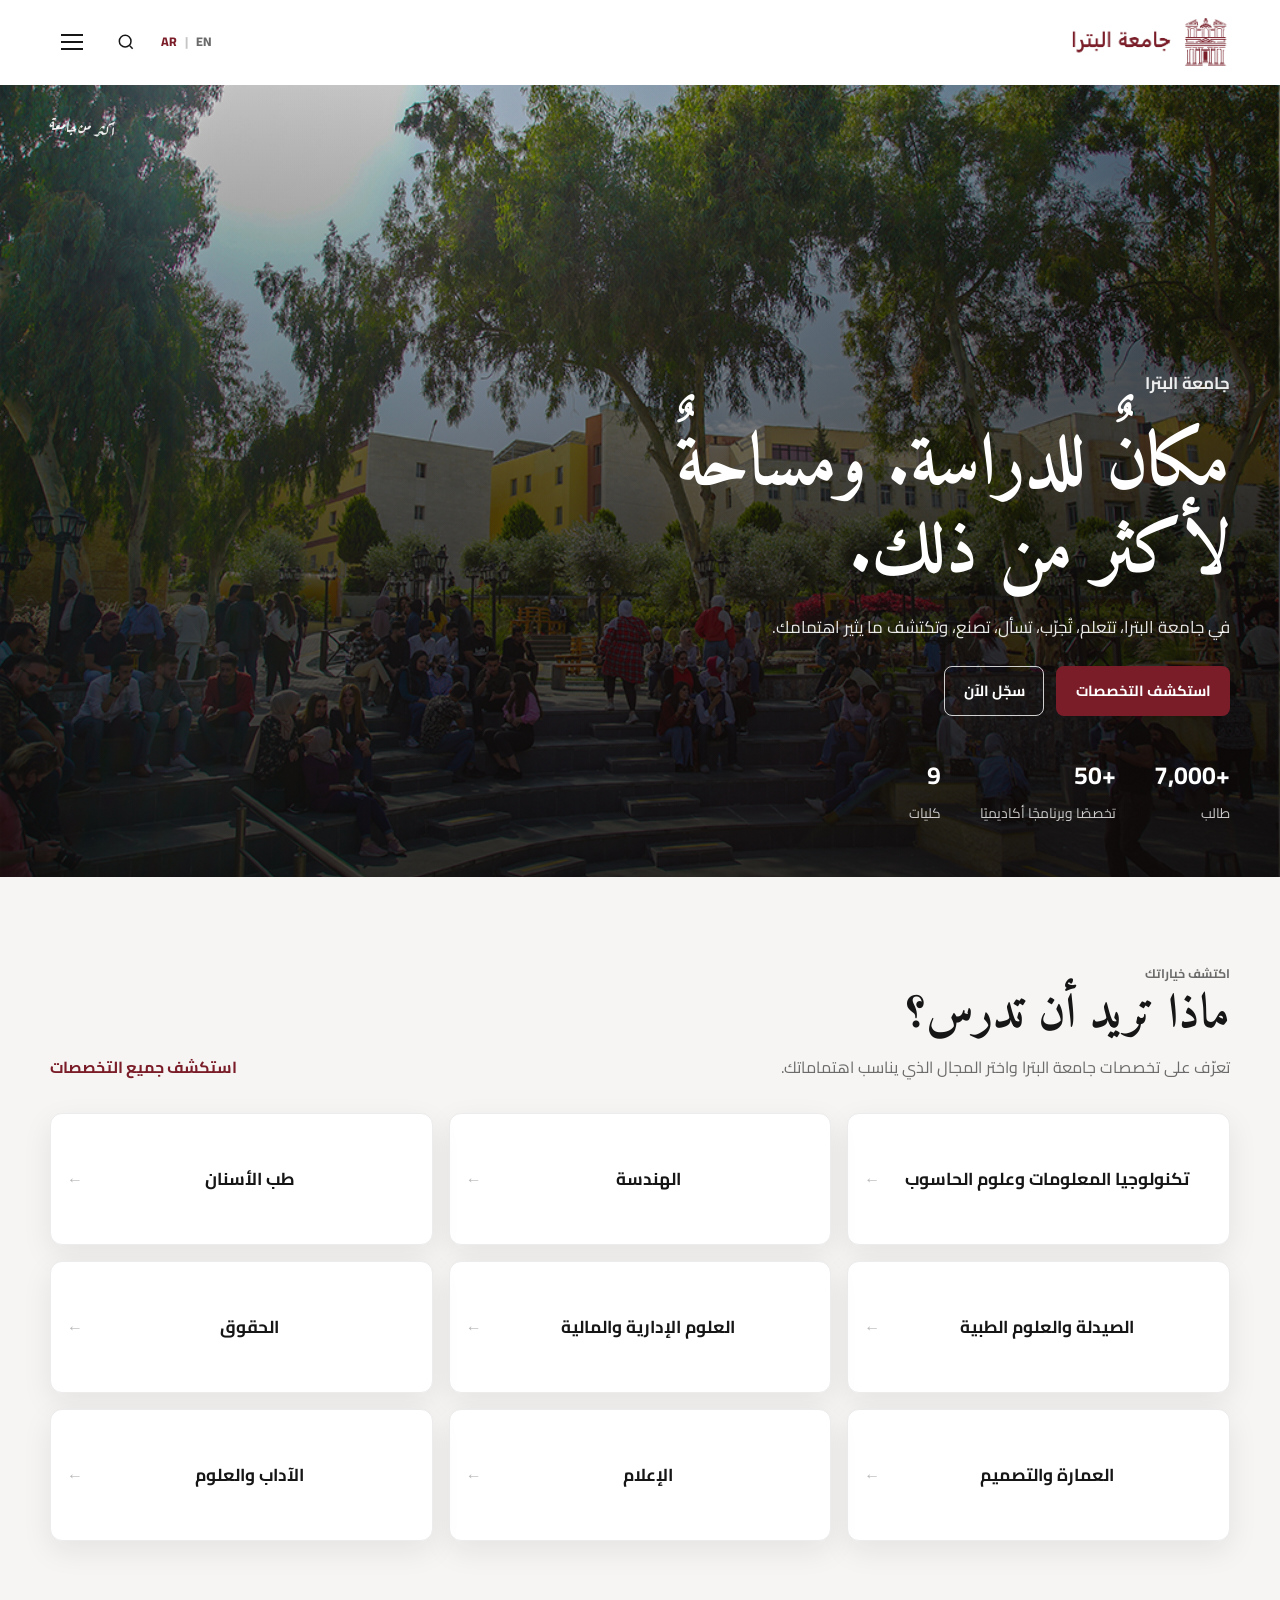
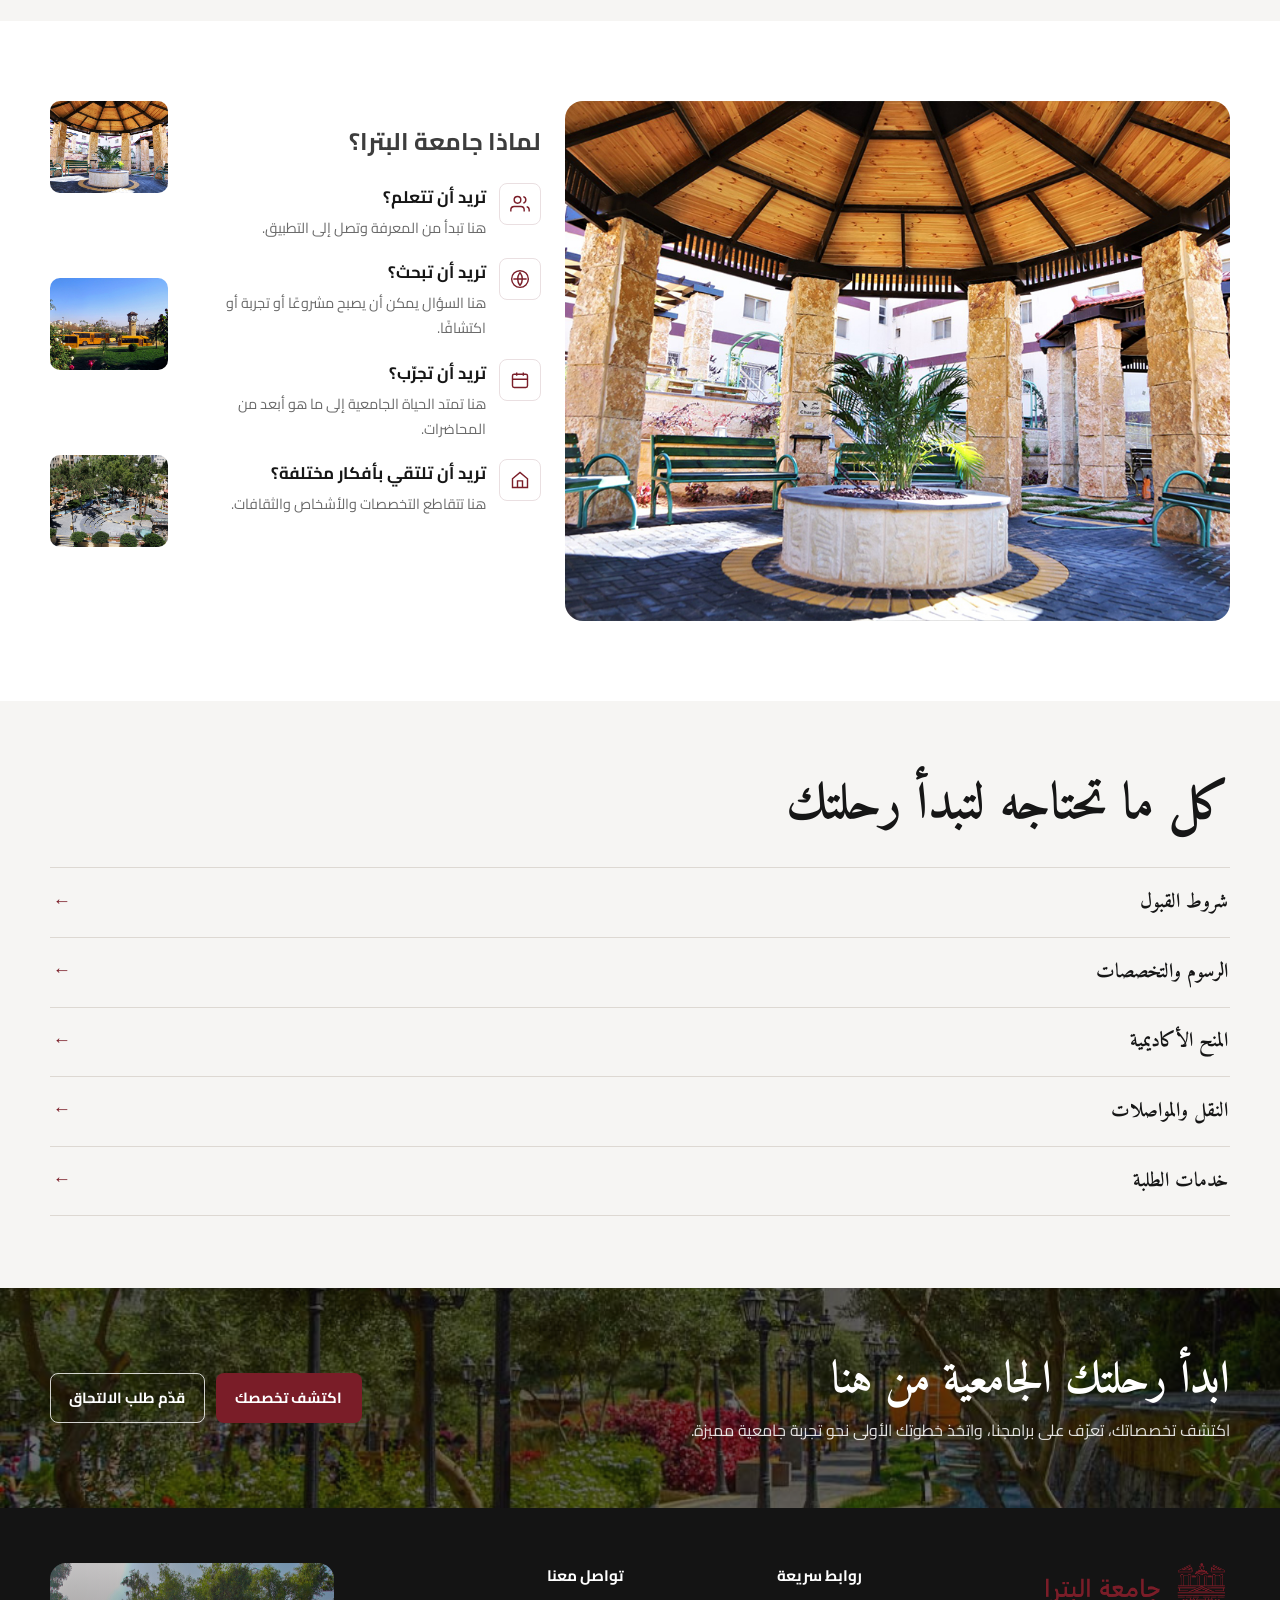
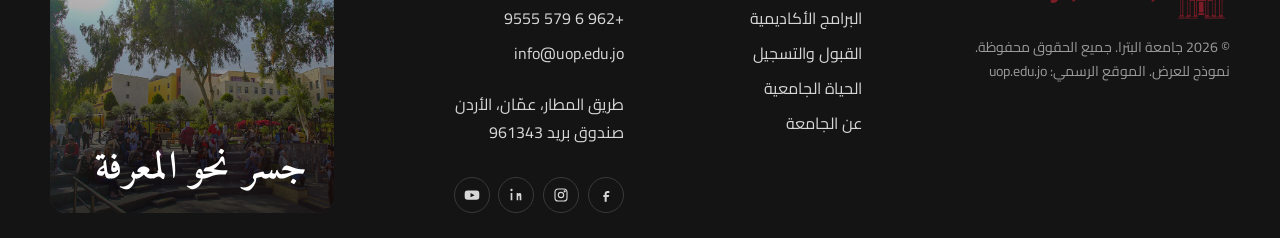
==== commit ee1292a7: "Publish landing-page copy updates to GitHub Pages." ====
--- a/ar/index.html
+++ b/ar/index.html
@@ -113,20 +113,18 @@
         <p class="hero__script">أكثر من جامعة</p>
         <div class="container hero__content">
           <p class="hero__kicker">جامعة البترا</p>
-          <h1>مستقبلك يبدأ من هنا</h1>
+          <h1>مكانٌ للدراسة. ومساحةٌ لأكثر من ذلك.</h1>
           <p>
-            اكتشف مسارك في جامعة البترا في عمّان الغربية، وحوّل طموحك إلى إنجاز عبر تسع كليات أكاديمية.
+            في جامعة البترا، تتعلم، تُجرّب، تسأل، تصنع، وتكتشف ما يثير اهتمامك.
           </p>
           <div class="hero__actions">
-            <a class="btn btn--primary" href="programs.html">استكشف البرامج ←</a>
-            <button class="btn btn--ghost" type="button" data-open-video>
-              شاهد قصتنا
-            </button>
+            <a class="btn btn--primary" href="programs.html">استكشف التخصصات</a>
+            <a class="btn btn--ghost" href="https://edugate.uop.edu.jo/faces/ui/pages/guest/admissionOnline/index.xhtml" rel="noopener noreferrer">سجّل الآن</a>
           </div>
           <div class="hero__stats">
-            <div><strong>7,000+</strong><span>طالب وطالبة</span></div>
-            <div><strong>31</strong><span>جنسية</span></div>
-            <div><strong>9</strong><span>كليات أكاديمية</span></div>
+            <div><strong>+7,000</strong><span>طالب</span></div>
+            <div><strong>+50</strong><span>تخصصًا وبرنامجًا أكاديميًا</span></div>
+            <div><strong>9</strong><span>كليات</span></div>
           </div>
         </div>
       </section>
@@ -135,11 +133,11 @@
         <div class="container">
           <div class="section-head">
             <div>
-              <p class="eyebrow">اكتشف مجالاتك</p>
-              <h2>ما الذي يثير اهتمامك؟</h2>
-              <p>الكليات والبرامج المعتمدة والمنشورة رسميًا من جامعة البترا.</p>
+              <p class="eyebrow">اكتشف خياراتك</p>
+              <h2>ماذا تريد أن تدرس؟</h2>
+              <p>تعرّف على تخصصات جامعة البترا واختر المجال الذي يناسب اهتماماتك.</p>
             </div>
-            <a class="text-link" href="programs.html">عرض جميع البرامج ←</a>
+            <a class="text-link" href="programs.html">استكشف جميع التخصصات</a>
           </div>
           <div class="interest-grid" data-faculty-grid>
             <noscript>
@@ -153,23 +151,17 @@
         <div class="container campus">
           <article class="campus-feature">
             <img src="../assets/images/campus-main.jpg" width="900" height="700" alt="جناح حجري ومقاعد في ساحة حرم جامعة البترا" loading="lazy" />
-            <div class="campus-feature__copy">
-              <p class="eyebrow">الحياة الجامعية</p>
-              <h2>أكثر من مجرد محاضرات</h2>
-              <p>
-                تنظّم عمادة شؤون الطلبة الأندية الرياضية والثقافية والأنشطة والسكن الجامعي، ليتمكن الطلبة من التعلّم والمنافسة والانتماء.
-              </p>
-              <p><a class="btn btn--primary" href="campus-life.html">استكشف الحياة الجامعية ←</a></p>
-            </div>
           </article>
           <div class="campus-aside">
-            <ul class="life-list">
+            <div>
+              <h2>لماذا جامعة البترا؟</h2>
+              <ul class="life-list">
               <li>
                 <a href="https://www.uop.edu.jo/Ar/StudentsAffairs/Pages/StudentClubs.aspx" rel="noopener noreferrer">
                   <span class="life-icon"><svg viewBox="0 0 24 24" fill="none" stroke="currentColor" stroke-width="1.7"><path d="M17 21v-2a4 4 0 0 0-4-4H5a4 4 0 0 0-4 4v2"/><circle cx="9" cy="7" r="4"/><path d="M23 21v-2a4 4 0 0 0-3-3.87M16 3.13a4 4 0 0 1 0 7.75"/></svg></span>
                   <span>
-                    <h3>الأندية الطلابية</h3>
-                    <p>البرمجة، والمناظرات، والبيئة، والصيدلة، وغيرها للعام الجامعي 2025–2026.</p>
+                    <h3>تريد أن تتعلم؟</h3>
+                    <p>هنا تبدأ من المعرفة وتصل إلى التطبيق.</p>
                   </span>
                 </a>
               </li>
@@ -177,8 +169,8 @@
                 <a href="https://www.uop.edu.jo/Ar/StudentsAffairs/Pages/SportsActivityDepartment.aspx" rel="noopener noreferrer">
                   <span class="life-icon"><svg viewBox="0 0 24 24" fill="none" stroke="currentColor" stroke-width="1.7"><circle cx="12" cy="12" r="10"/><path d="M4 12h16M12 4a14 14 0 0 1 0 16M12 4a14 14 0 0 0 0 16"/></svg></span>
                   <span>
-                    <h3>النشاط الرياضي</h3>
-                    <p>كرة القدم، وكرة السلة، والكرة الطائرة، والفنون القتالية، ومرافق الصالة الرياضية.</p>
+                    <h3>تريد أن تبحث؟</h3>
+                    <p>هنا السؤال يمكن أن يصبح مشروعًا أو تجربة أو اكتشافًا.</p>
                   </span>
                 </a>
               </li>
@@ -186,8 +178,8 @@
                 <a href="https://uop.edu.jo/Ar/News/Pages/26-48.aspx" rel="noopener noreferrer">
                   <span class="life-icon"><svg viewBox="0 0 24 24" fill="none" stroke="currentColor" stroke-width="1.7"><rect x="3" y="5" width="18" height="16" rx="2"/><path d="M16 3v4M8 3v4M3 11h18"/></svg></span>
                   <span>
-                    <h3>الفعاليات</h3>
-                    <p>بطولات، وأنشطة ثقافية، وبرامج مجتمعية داخل الجامعة.</p>
+                    <h3>تريد أن تجرّب؟</h3>
+                    <p>هنا تمتد الحياة الجامعية إلى ما هو أبعد من المحاضرات.</p>
                   </span>
                 </a>
               </li>
@@ -195,12 +187,13 @@
                 <a href="https://www.uop.edu.jo/Ar/StudentsAffairs/Pages/FemaleStudentHousing.aspx" rel="noopener noreferrer">
                   <span class="life-icon"><svg viewBox="0 0 24 24" fill="none" stroke="currentColor" stroke-width="1.7"><path d="M3 10.5 12 3l9 7.5V21H3z"/><path d="M9 21v-8h6v8"/></svg></span>
                   <span>
-                    <h3>سكن الطالبات</h3>
-                    <p>سكن داخلي للطالبات داخل الحرم الجامعي مع خدمات الدراسة والرياضة والدعم.</p>
+                    <h3>تريد أن تلتقي بأفكار مختلفة؟</h3>
+                    <p>هنا تتقاطع التخصصات والأشخاص والثقافات.</p>
                   </span>
                 </a>
               </li>
             </ul>
+            </div>
             <div class="life-thumbs">
               <img src="../assets/images/campus-clubs.jpg" width="236" height="184" alt="جناح في الحرم يستخدمه الطلبة بين المحاضرات" loading="lazy" />
               <img src="../assets/images/campus-sports.jpg" width="236" height="184" alt="حافلات جامعة البترا ومساحات خضراء قرب برج الساعة" loading="lazy" />
@@ -212,7 +205,7 @@
 
       <section class="specific" id="specific" aria-labelledby="specific-heading">
         <div class="container">
-          <h2 id="specific-heading">تبحث عن معلومة محددة؟</h2>
+          <h2 id="specific-heading">كل ما تحتاجه لتبدأ رحلتك</h2>
           <ul class="specific-list">
             <li>
               <a href="https://uop.edu.jo/Ar/AdmissionsAndRegistration/Pages/AdmissionRequirements.aspx" rel="noopener noreferrer">
@@ -222,19 +215,25 @@
             </li>
             <li>
               <a href="https://uop.edu.jo/En/AdmissionsAndRegistration/Pages/UniversityMajor.aspx" rel="noopener noreferrer">
-                <span>الرسوم الدراسية</span>
+                <span>الرسوم والتخصصات</span>
                 <span class="specific-list__arrow" aria-hidden="true">←</span>
               </a>
             </li>
             <li>
               <a href="https://uop.edu.jo/Ar/AdmissionsAndRegistration/Pages/AcademicGrants.aspx" rel="noopener noreferrer">
-                <span>المنح الأكاديمية والخصومات</span>
-                <span class="specific-list__arrow" aria-hidden="true">←</span>
-              </a>
-            </li>
-            <li>
-              <a href="https://www.uop.edu.jo/Ar/Pages/default.aspx" rel="noopener noreferrer">
-                <span>زيارة الجامعة</span>
+                <span>المنح الأكاديمية</span>
+                <span class="specific-list__arrow" aria-hidden="true">←</span>
+              </a>
+            </li>
+            <li>
+              <a href="https://uop.edu.jo/Ar/GeneralServicesDepartment/Pages/Transportation.aspx" rel="noopener noreferrer">
+                <span>النقل والمواصلات</span>
+                <span class="specific-list__arrow" aria-hidden="true">←</span>
+              </a>
+            </li>
+            <li>
+              <a href="https://www.uop.edu.jo/Ar/StudentsAffairs/Pages/default.aspx" rel="noopener noreferrer">
+                <span>خدمات الطلبة</span>
                 <span class="specific-list__arrow" aria-hidden="true">←</span>
               </a>
             </li>
@@ -246,12 +245,12 @@
         <img src="../assets/images/cta-banner.jpg" width="1600" height="500" alt="ممشى حديقة ومسطح مائي في حرم جامعة البترا" loading="lazy" />
         <div class="cta-inner">
           <div>
-            <h2>هل أنت مستعد للخطوة التالية؟</h2>
-            <p>مستقبلك بانتظارك في جامعة البترا على طريق المطار في عمّان.</p>
+            <h2>ابدأ رحلتك الجامعية من هنا</h2>
+            <p>اكتشف تخصصاتك، تعرّف على برامجنا، واتخذ خطوتك الأولى نحو تجربة جامعية مميزة.</p>
           </div>
           <div class="cta__actions">
-            <a class="btn btn--on-dark" href="https://edugate.uop.edu.jo/faces/ui/pages/guest/admissionOnline/index.xhtml" rel="noopener noreferrer">قدّم الآن ←</a>
-            <a class="btn btn--ghost" href="https://uop.edu.jo/En/AdmissionsAndRegistration/Pages/UniversityMajor.aspx" rel="noopener noreferrer">التخصصات والرسوم</a>
+            <a class="btn btn--on-dark" href="programs.html">اكتشف تخصصك</a>
+            <a class="btn btn--ghost" href="https://edugate.uop.edu.jo/faces/ui/pages/guest/admissionOnline/index.xhtml" rel="noopener noreferrer">قدّم طلب الالتحاق</a>
           </div>
         </div>
       </section>
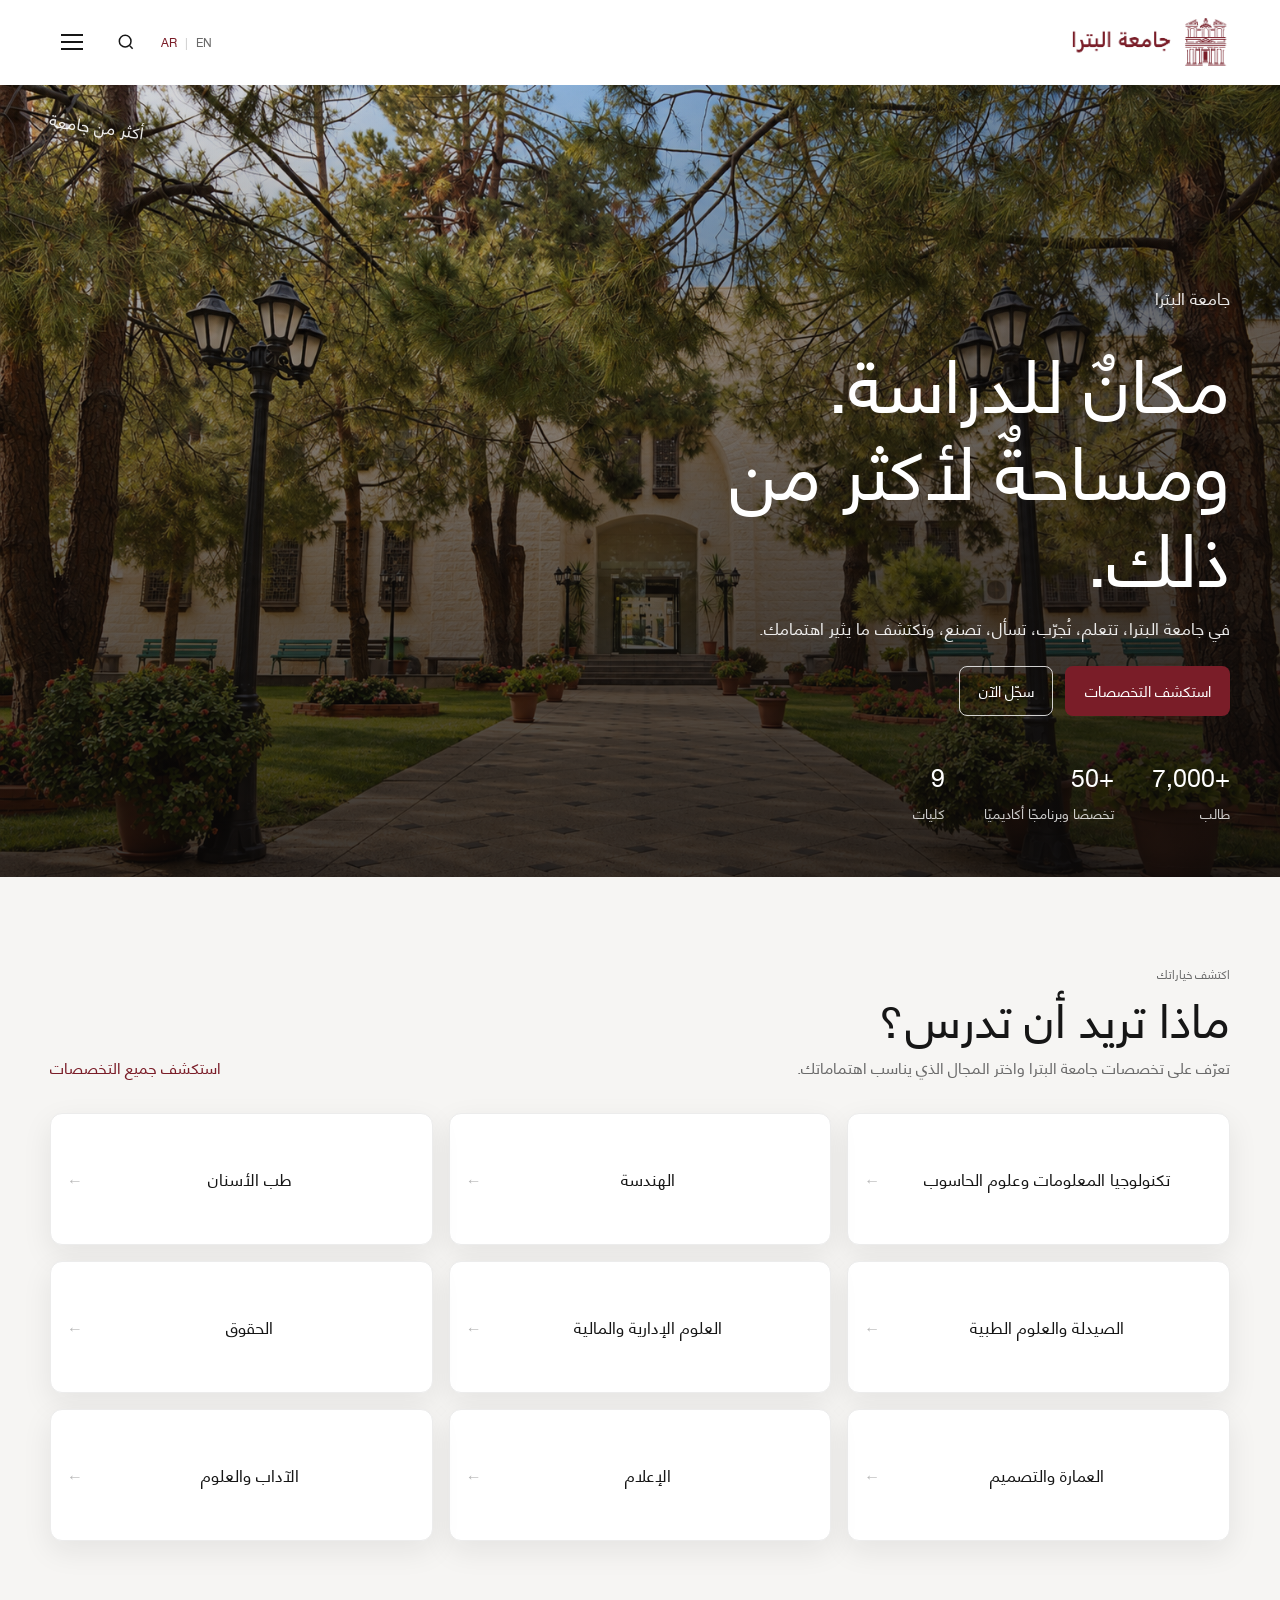
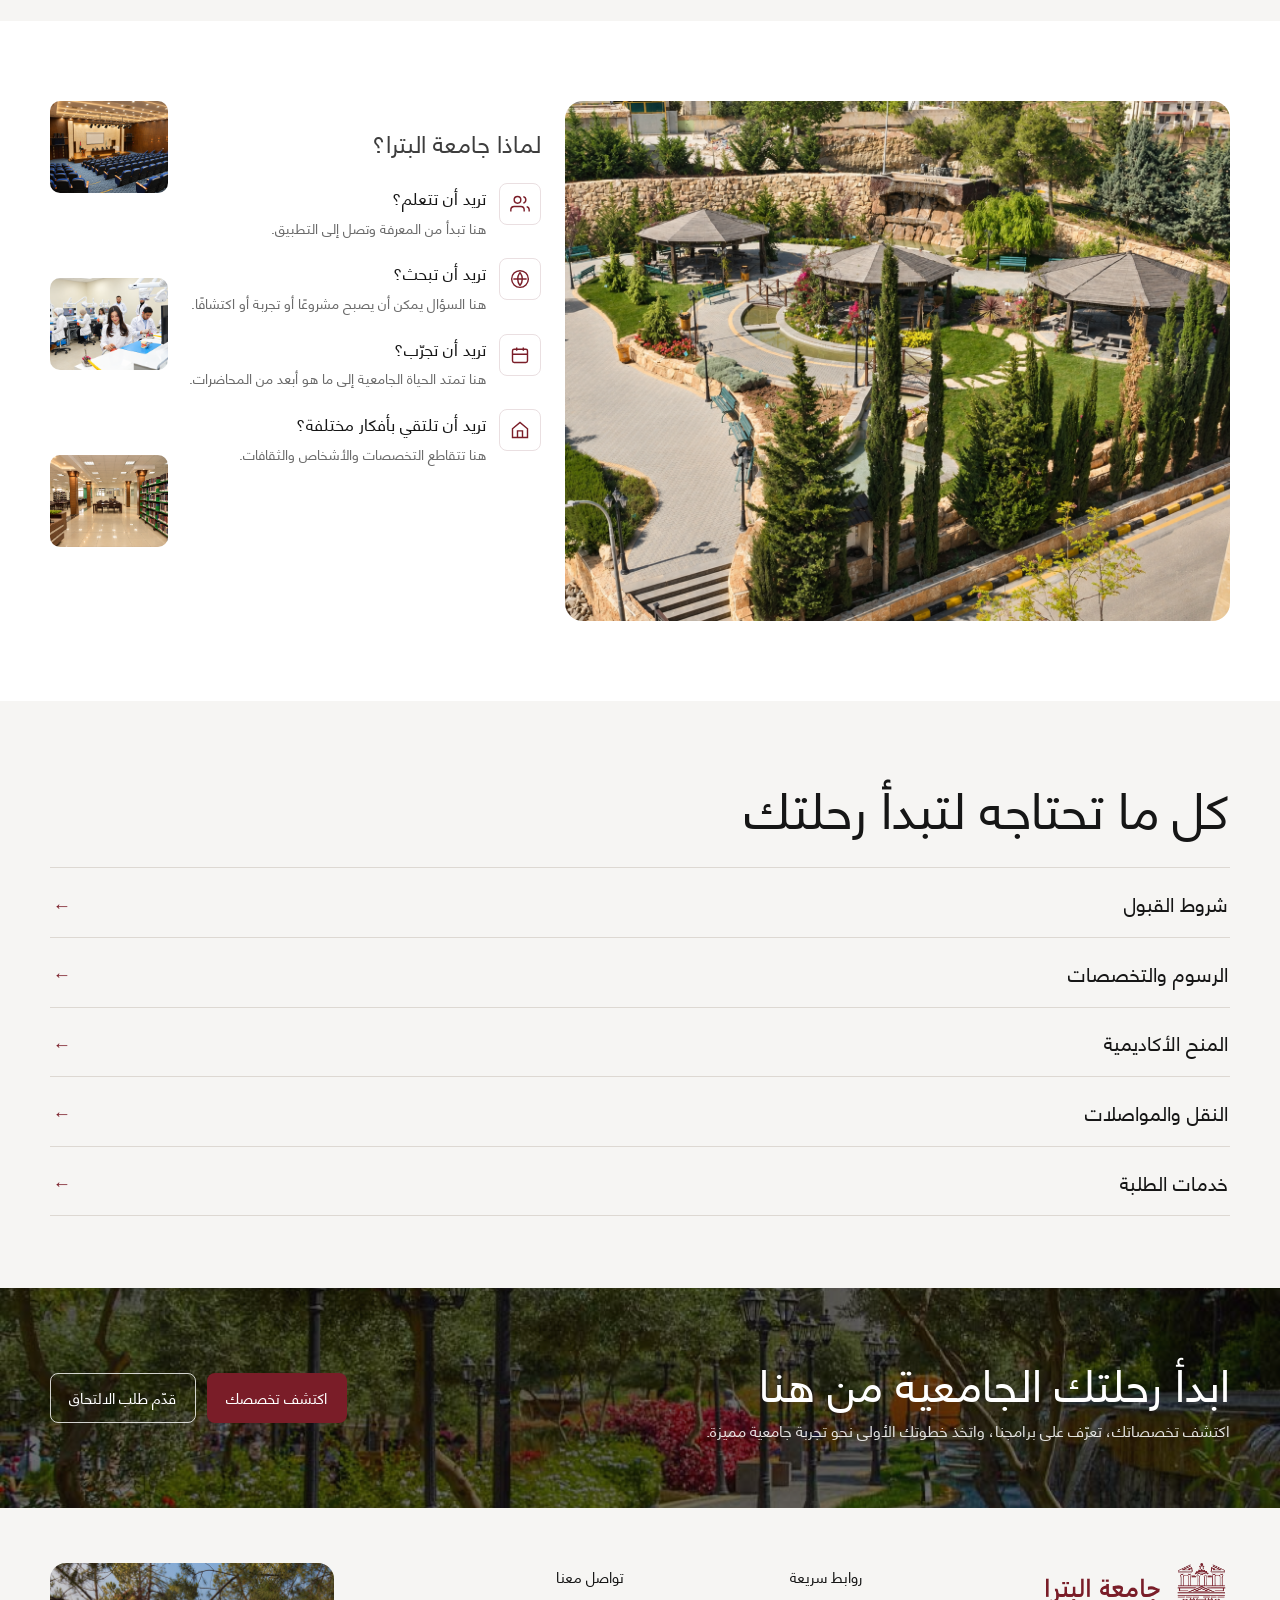
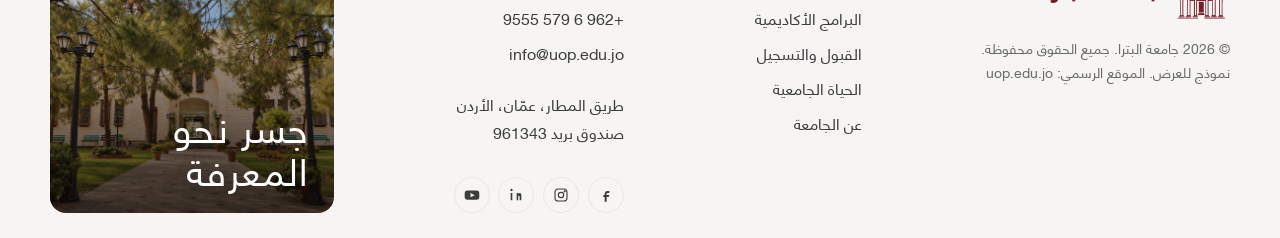
==== commit e04fb8b9: "Publish local landing images, Arabic font, and page-link updates." ====
--- a/ar/index.html
+++ b/ar/index.html
@@ -20,7 +20,7 @@
       content="جامعة خاصة في عمّان، الأردن، تضم تسع كليات ونحو 7000 طالب وطالبة في بيئة جامعية متعددة الثقافات."
     />
     <meta property="og:url" content="https://www.uop.edu.jo/Ar/Pages/default.aspx" />
-    <meta property="og:image" content="../assets/images/hero-campus.jpg" />
+    <meta property="og:image" content="../assets/images/main-image.png" />
     <meta property="og:locale" content="ar_JO" />
     <meta property="og:locale:alternate" content="en_JO" />
     <meta name="twitter:card" content="summary_large_image" />
@@ -30,12 +30,6 @@
       content="اكتشف برامج البكالوريوس والماجستير في جامعة البترا في عمّان، الأردن."
     />
     <link rel="icon" href="../assets/images/favicon.png" type="image/png" />
-    <link rel="preconnect" href="https://fonts.googleapis.com" />
-    <link rel="preconnect" href="https://fonts.gstatic.com" crossorigin />
-    <link
-      href="https://fonts.googleapis.com/css2?family=Amiri:wght@700&family=Aref+Ruqaa:wght@700&family=Cairo:wght@400;600;700;800&display=swap"
-      rel="stylesheet"
-    />
     <link rel="stylesheet" href="../css/style.css" />
     <script type="application/ld+json">
       {
@@ -73,11 +67,6 @@
         </a>
         <nav class="primary-nav" id="primary-nav" aria-label="القائمة الرئيسية">
           <ul>
-            <li><a href="index.html" aria-current="page">الرئيسية</a></li>
-            <li><a href="programs.html">البرامج</a></li>
-            <li><a href="admissions.html">القبول والتسجيل</a></li>
-            <li><a href="campus-life.html">الحياة الجامعية</a></li>
-            <li><a href="about.html">عن الجامعة</a></li>
             <li class="nav-apply"><a class="btn btn--primary" href="https://edugate.uop.edu.jo/faces/ui/pages/guest/admissionOnline/index.xhtml" rel="noopener noreferrer">قدّم الآن</a></li>
           </ul>
         </nav>
@@ -103,7 +92,7 @@
       <section class="hero">
         <div class="hero__media">
           <img
-            src="../assets/images/hero-campus.jpg"
+            src="../assets/images/main-image.png"
             width="1600"
             height="900"
             alt="طلبة يجتمعون على مدرّج حجري في حرم جامعة البترا في عمّان"
@@ -118,7 +107,7 @@
             في جامعة البترا، تتعلم، تُجرّب، تسأل، تصنع، وتكتشف ما يثير اهتمامك.
           </p>
           <div class="hero__actions">
-            <a class="btn btn--primary" href="programs.html">استكشف التخصصات</a>
+            <a class="btn btn--primary" href="https://www.uop.edu.jo/ar/pages/default.aspx" rel="noopener noreferrer">استكشف التخصصات</a>
             <a class="btn btn--ghost" href="https://edugate.uop.edu.jo/faces/ui/pages/guest/admissionOnline/index.xhtml" rel="noopener noreferrer">سجّل الآن</a>
           </div>
           <div class="hero__stats">
@@ -137,11 +126,11 @@
               <h2>ماذا تريد أن تدرس؟</h2>
               <p>تعرّف على تخصصات جامعة البترا واختر المجال الذي يناسب اهتماماتك.</p>
             </div>
-            <a class="text-link" href="programs.html">استكشف جميع التخصصات</a>
+            <a class="text-link" href="https://www.uop.edu.jo/ar/pages/default.aspx" rel="noopener noreferrer">استكشف جميع التخصصات</a>
           </div>
           <div class="interest-grid" data-faculty-grid>
             <noscript>
-              <p><a href="programs.html">عرض جميع الكليات والبرامج</a></p>
+              <p><a href="https://www.uop.edu.jo/ar/pages/default.aspx" rel="noopener noreferrer">عرض جميع الكليات والبرامج</a></p>
             </noscript>
           </div>
         </div>
@@ -150,7 +139,7 @@
       <section class="section" id="campus">
         <div class="container campus">
           <article class="campus-feature">
-            <img src="../assets/images/campus-main.jpg" width="900" height="700" alt="جناح حجري ومقاعد في ساحة حرم جامعة البترا" loading="lazy" />
+            <img src="../assets/images/why-uop-main.png" width="900" height="700" alt="جناح حجري ومقاعد في ساحة حرم جامعة البترا" loading="lazy" />
           </article>
           <div class="campus-aside">
             <div>
@@ -195,9 +184,9 @@
             </ul>
             </div>
             <div class="life-thumbs">
-              <img src="../assets/images/campus-clubs.jpg" width="236" height="184" alt="جناح في الحرم يستخدمه الطلبة بين المحاضرات" loading="lazy" />
-              <img src="../assets/images/campus-sports.jpg" width="236" height="184" alt="حافلات جامعة البترا ومساحات خضراء قرب برج الساعة" loading="lazy" />
-              <img src="../assets/images/campus-events.jpg" width="236" height="184" alt="ساحة ومدرج في حرم جامعة البترا للتجمعات الطلابية" loading="lazy" />
+              <img src="../assets/images/why-uop-1.png" width="236" height="184" alt="جناح في الحرم يستخدمه الطلبة بين المحاضرات" loading="lazy" />
+              <img src="../assets/images/why-uop-2.png" width="236" height="184" alt="حافلات جامعة البترا ومساحات خضراء قرب برج الساعة" loading="lazy" />
+              <img src="../assets/images/why-uop-3.png" width="236" height="184" alt="ساحة ومدرج في حرم جامعة البترا للتجمعات الطلابية" loading="lazy" />
             </div>
           </div>
         </div>
@@ -249,7 +238,7 @@
             <p>اكتشف تخصصاتك، تعرّف على برامجنا، واتخذ خطوتك الأولى نحو تجربة جامعية مميزة.</p>
           </div>
           <div class="cta__actions">
-            <a class="btn btn--on-dark" href="programs.html">اكتشف تخصصك</a>
+            <a class="btn btn--on-dark" href="https://www.uop.edu.jo/ar/pages/default.aspx" rel="noopener noreferrer">اكتشف تخصصك</a>
             <a class="btn btn--ghost" href="https://edugate.uop.edu.jo/faces/ui/pages/guest/admissionOnline/index.xhtml" rel="noopener noreferrer">قدّم طلب الالتحاق</a>
           </div>
         </div>
@@ -267,10 +256,10 @@
         <div>
           <h2>روابط سريعة</h2>
           <ul>
-            <li><a href="programs.html">البرامج الأكاديمية</a></li>
-            <li><a href="admissions.html">القبول والتسجيل</a></li>
-            <li><a href="campus-life.html">الحياة الجامعية</a></li>
-            <li><a href="about.html">عن الجامعة</a></li>
+            <li><a href="https://www.uop.edu.jo/ar/pages/default.aspx" rel="noopener noreferrer">البرامج الأكاديمية</a></li>
+            <li><a href="https://www.uop.edu.jo/ar/pages/default.aspx" rel="noopener noreferrer">القبول والتسجيل</a></li>
+            <li><a href="https://www.uop.edu.jo/ar/pages/default.aspx" rel="noopener noreferrer">الحياة الجامعية</a></li>
+            <li><a href="https://www.uop.edu.jo/ar/pages/default.aspx" rel="noopener noreferrer">عن الجامعة</a></li>
           </ul>
         </div>
         <div>
@@ -288,7 +277,7 @@
           </div>
         </div>
         <div class="footer-motto">
-          <img src="../assets/images/hero-campus.jpg" alt="" loading="lazy" />
+          <img src="../assets/images/main-image.png" alt="" loading="lazy" />
           <p>جسر نحو المعرفة</p>
         </div>
       </div>
--- a/css/style.css
+++ b/css/style.css
@@ -8,7 +8,7 @@
   --line: #e6e6e6;
   --paper: #ffffff;
   --wash: #f6f5f3;
-  --footer: #141414;
+  --footer: #f6f5f3;
   --radius: 10px;
   --radius-lg: 18px;
   --shadow: 0 10px 30px rgba(22, 22, 22, 0.08);
@@ -18,6 +18,38 @@
   --serif: "Cormorant Garamond", Georgia, "Times New Roman", serif;
   --script: "Great Vibes", "Segoe Script", cursive;
   color-scheme: light;
+}
+
+@font-face {
+  font-family: "Helvetica Neue LT Arabic";
+  src: url("../assets/fonts/alfont_com_هلفيتيكا-عربي-.ttf") format("truetype");
+  font-weight: 400;
+  font-style: normal;
+  font-display: swap;
+}
+
+@font-face {
+  font-family: "Helvetica Neue LT Arabic";
+  src: url("../assets/fonts/alfont_com_هلفيتيكا-عربي-.ttf") format("truetype");
+  font-weight: 600;
+  font-style: normal;
+  font-display: swap;
+}
+
+@font-face {
+  font-family: "Helvetica Neue LT Arabic";
+  src: url("../assets/fonts/alfont_com_هلفيتيكا-عربي-.ttf") format("truetype");
+  font-weight: 700;
+  font-style: normal;
+  font-display: swap;
+}
+
+@font-face {
+  font-family: "Helvetica Neue LT Arabic";
+  src: url("../assets/fonts/alfont_com_هلفيتيكا-عربي-.ttf") format("truetype");
+  font-weight: 800;
+  font-style: normal;
+  font-display: swap;
 }
 
 *,
@@ -801,8 +833,8 @@
 }
 
 .site-footer {
-  background: var(--footer);
-  color: #d7d7d7;
+  background: #f6f5f3;
+  color: var(--text);
   padding: 3.4rem 0 1.6rem;
 }
 
@@ -813,26 +845,26 @@
 }
 
 .site-footer a {
-  color: #d7d7d7;
+  color: var(--text);
   text-decoration: none;
 }
 
 .site-footer a:hover {
-  color: #fff;
+  color: var(--maroon);
 }
 
 .site-footer .brand {
-  color: #fff;
+  color: var(--ink);
 }
 
 .footer-copy {
   margin-top: 1rem;
-  color: #9a9a9a;
+  color: var(--muted);
   font-size: 0.88rem;
 }
 
 .footer-grid h2 {
-  color: #fff;
+  color: var(--ink);
   font-size: 0.95rem;
   margin: 0 0 0.9rem;
 }
@@ -859,7 +891,7 @@
 .social a {
   width: 36px;
   height: 36px;
-  border: 1px solid #3a3a3a;
+  border: 1px solid var(--line);
   border-radius: 50%;
   display: grid;
   place-items: center;
@@ -1344,9 +1376,9 @@
 }
 
 html[dir="rtl"] {
-  --font: "Cairo", "Segoe UI", Tahoma, sans-serif;
-  --serif: "Amiri", "Noto Naskh Arabic", Georgia, serif;
-  --script: "Aref Ruqaa", "Amiri", serif;
+  --font: "Helvetica Neue LT Arabic";
+  --serif: "Helvetica Neue LT Arabic";
+  --script: "Helvetica Neue LT Arabic";
 }
 
 html[dir="rtl"] body {
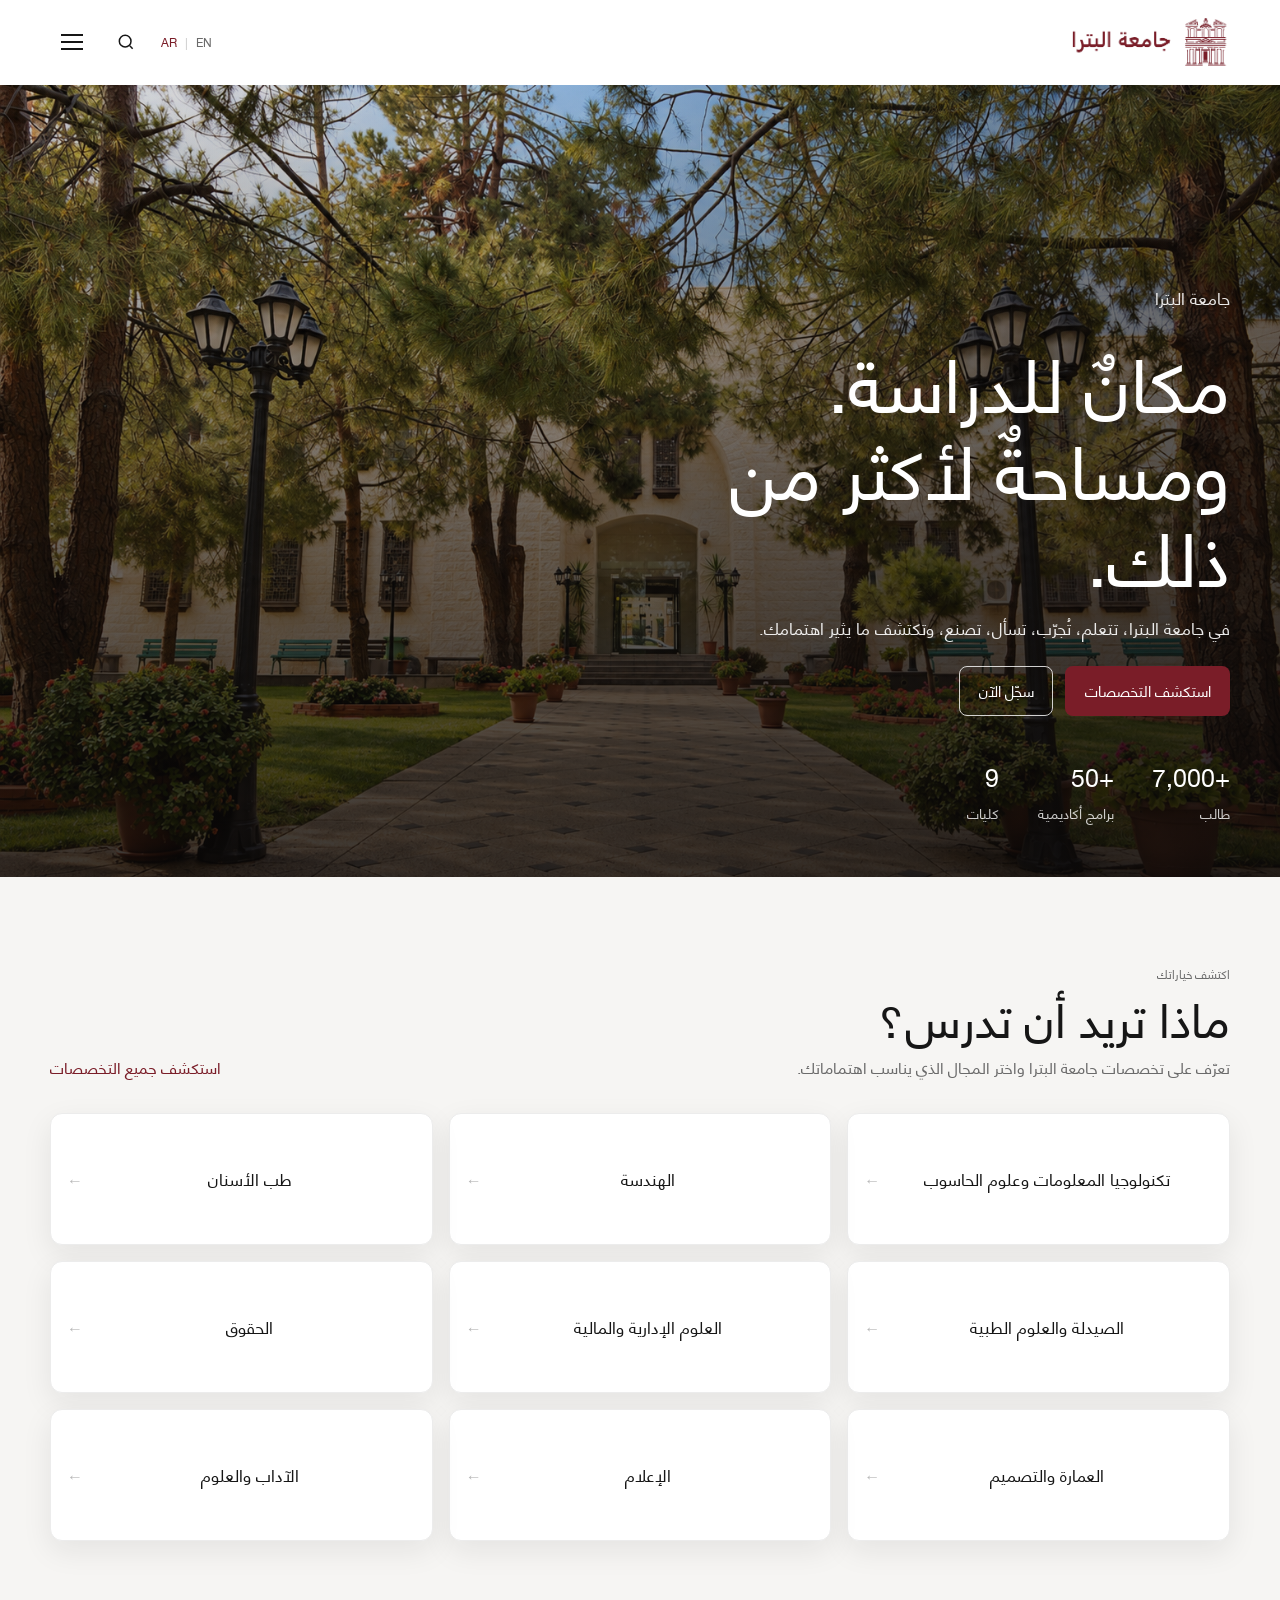
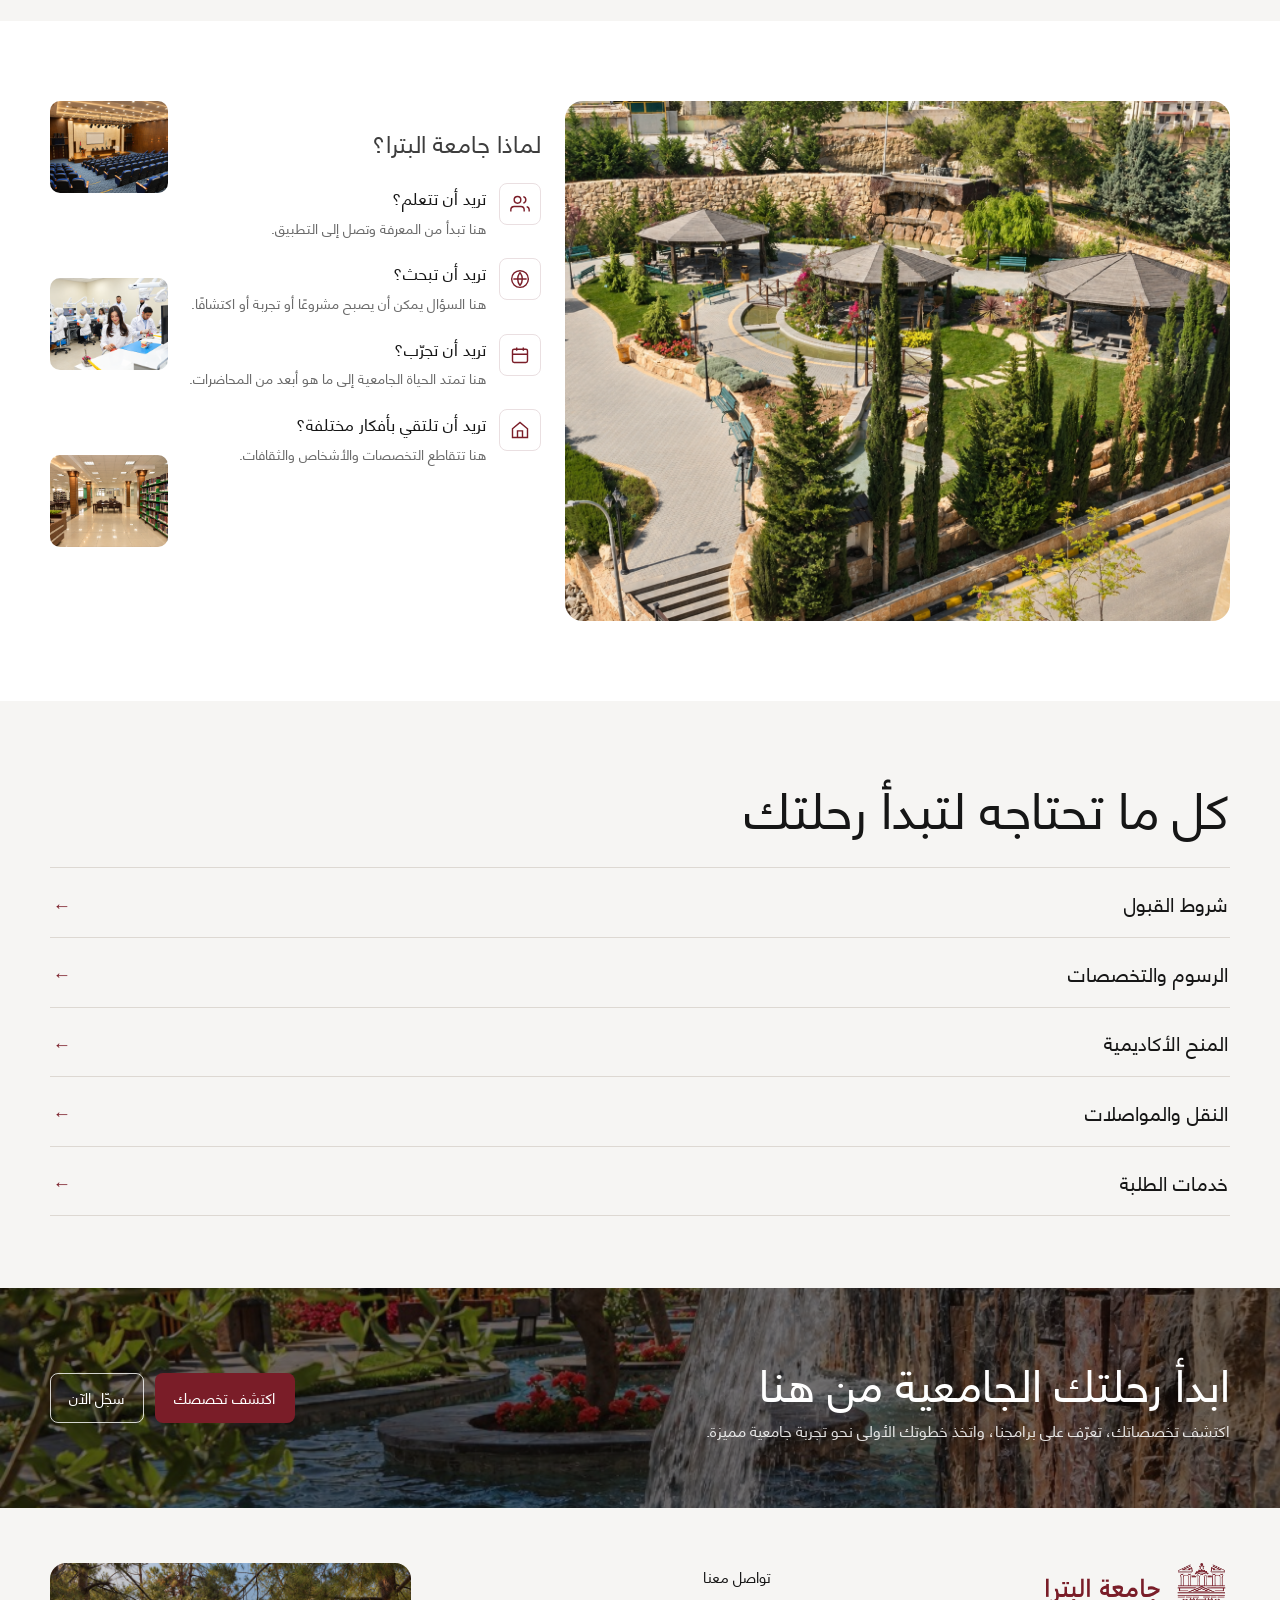
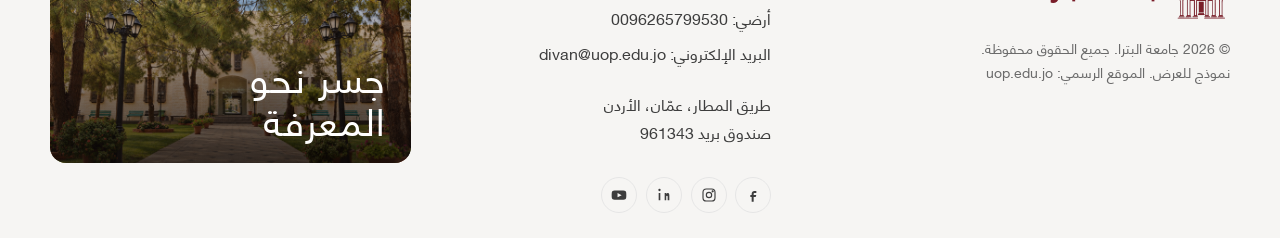
==== commit 1a2adde4: "Publish latest local landing-page, footer, and CTA updates." ====
--- a/ar/index.html
+++ b/ar/index.html
@@ -3,7 +3,7 @@
   <head>
     <meta charset="utf-8" />
     <meta name="viewport" content="width=device-width, initial-scale=1" />
-    <title>جامعة البترا | مستقبلك يبدأ من هنا</title>
+    <title>جامعة البترا | التخصصات والقبول</title>
     <meta
       name="description"
       content="جامعة البترا في عمّان الغربية تضم نحو 7000 طالب وطالبة في برامج البكالوريوس والماجستير عبر تسع كليات. تعرّف إلى البرامج الأكاديمية والقبول والتسجيل والحياة الجامعية."
@@ -67,7 +67,7 @@
         </a>
         <nav class="primary-nav" id="primary-nav" aria-label="القائمة الرئيسية">
           <ul>
-            <li class="nav-apply"><a class="btn btn--primary" href="https://edugate.uop.edu.jo/faces/ui/pages/guest/admissionOnline/index.xhtml" rel="noopener noreferrer">قدّم الآن</a></li>
+            <li class="nav-apply"><a class="btn btn--primary" href="https://edugate.uop.edu.jo/faces/ui/pages/guest/admissionOnline/index.xhtml" rel="noopener noreferrer">سجّل الآن</a></li>
           </ul>
         </nav>
         <div class="header-actions">
@@ -80,7 +80,7 @@
             <span class="visually-hidden">بحث</span>
             <svg viewBox="0 0 24 24" fill="none" stroke="currentColor" stroke-width="1.8" aria-hidden="true"><circle cx="11" cy="11" r="7"/><path d="m20 20-3.5-3.5"/></svg>
           </button>
-          <a class="btn btn--primary" href="https://edugate.uop.edu.jo/faces/ui/pages/guest/admissionOnline/index.xhtml" rel="noopener noreferrer">قدّم الآن</a>
+          <a class="btn btn--primary" href="https://edugate.uop.edu.jo/faces/ui/pages/guest/admissionOnline/index.xhtml" rel="noopener noreferrer">سجّل الآن</a>
           <button class="nav-toggle" type="button" aria-expanded="false" aria-controls="primary-nav" aria-label="فتح القائمة">
             <span></span>
           </button>
@@ -99,7 +99,6 @@
             fetchpriority="high"
           />
         </div>
-        <p class="hero__script">أكثر من جامعة</p>
         <div class="container hero__content">
           <p class="hero__kicker">جامعة البترا</p>
           <h1>مكانٌ للدراسة. ومساحةٌ لأكثر من ذلك.</h1>
@@ -112,7 +111,7 @@
           </div>
           <div class="hero__stats">
             <div><strong>+7,000</strong><span>طالب</span></div>
-            <div><strong>+50</strong><span>تخصصًا وبرنامجًا أكاديميًا</span></div>
+            <div><strong>+50</strong><span>برامج أكاديمية</span></div>
             <div><strong>9</strong><span>كليات</span></div>
           </div>
         </div>
@@ -231,7 +230,7 @@
       </section>
 
       <section class="cta">
-        <img src="../assets/images/cta-banner.jpg" width="1600" height="500" alt="ممشى حديقة ومسطح مائي في حرم جامعة البترا" loading="lazy" />
+        <img src="../assets/images/cta-image.jpg" width="1600" height="500" alt="ممشى حديقة ومسطح مائي في حرم جامعة البترا" loading="lazy" />
         <div class="cta-inner">
           <div>
             <h2>ابدأ رحلتك الجامعية من هنا</h2>
@@ -239,7 +238,7 @@
           </div>
           <div class="cta__actions">
             <a class="btn btn--on-dark" href="https://www.uop.edu.jo/ar/pages/default.aspx" rel="noopener noreferrer">اكتشف تخصصك</a>
-            <a class="btn btn--ghost" href="https://edugate.uop.edu.jo/faces/ui/pages/guest/admissionOnline/index.xhtml" rel="noopener noreferrer">قدّم طلب الالتحاق</a>
+            <a class="btn btn--ghost" href="https://edugate.uop.edu.jo/faces/ui/pages/guest/admissionOnline/index.xhtml" rel="noopener noreferrer">سجّل الآن</a>
           </div>
         </div>
       </section>
@@ -254,19 +253,10 @@
           <p class="footer-copy">© <span data-year>2026</span> جامعة البترا. جميع الحقوق محفوظة.<br />نموذج للعرض. الموقع الرسمي: uop.edu.jo</p>
         </div>
         <div>
-          <h2>روابط سريعة</h2>
-          <ul>
-            <li><a href="https://www.uop.edu.jo/ar/pages/default.aspx" rel="noopener noreferrer">البرامج الأكاديمية</a></li>
-            <li><a href="https://www.uop.edu.jo/ar/pages/default.aspx" rel="noopener noreferrer">القبول والتسجيل</a></li>
-            <li><a href="https://www.uop.edu.jo/ar/pages/default.aspx" rel="noopener noreferrer">الحياة الجامعية</a></li>
-            <li><a href="https://www.uop.edu.jo/ar/pages/default.aspx" rel="noopener noreferrer">عن الجامعة</a></li>
-          </ul>
-        </div>
-        <div>
           <h2>تواصل معنا</h2>
           <div class="contact-list">
-            <a href="tel:+96265799555">+962 6 579 9555</a>
-            <a href="mailto:info@uop.edu.jo">info@uop.edu.jo</a>
+            <a href="tel:+96265799530">أرضي: 0096265799530</a>
+            <a href="mailto:divan@uop.edu.jo">البريد الإلكتروني: divan@uop.edu.jo</a>
             <p>طريق المطار، عمّان، الأردن<br />صندوق بريد 961343</p>
           </div>
           <div class="social">
--- a/css/style.css
+++ b/css/style.css
@@ -345,6 +345,17 @@
   color: #fff;
 }
 
+.header-actions .btn--primary,
+.nav-apply .btn--primary,
+.cta__actions .btn--ghost {
+  display: inline-flex;
+  align-items: center;
+  justify-content: center;
+  text-align: center;
+  white-space: nowrap;
+  line-height: 1.15;
+}
+
 .eyebrow {
   color: var(--maroon);
   font-size: 0.78rem;
@@ -840,8 +851,9 @@
 
 .footer-grid {
   display: grid;
-  grid-template-columns: 1.3fr 0.8fr 1fr 1.1fr;
+  grid-template-columns: 1.3fr 1fr 1.1fr;
   gap: 2rem;
+  align-items: start;
 }
 
 .site-footer a {
@@ -983,6 +995,11 @@
   color: #fff;
   background: var(--maroon);
   border-bottom: 0;
+  display: inline-flex;
+  align-items: center;
+  justify-content: center;
+  text-align: center;
+  padding: 0.7rem 1.15rem;
 }
 
 .prose h2 {
@@ -1431,8 +1448,9 @@
   text-align: right;
 }
 
-html[dir="rtl"] .journey,
-html[dir="rtl"] .video-frame {
+html[dir="rtl"] .header-actions .btn--primary,
+html[dir="rtl"] .nav-apply .btn--primary,
+html[dir="rtl"] .cta__actions .btn--ghost {
   text-align: center;
 }
 
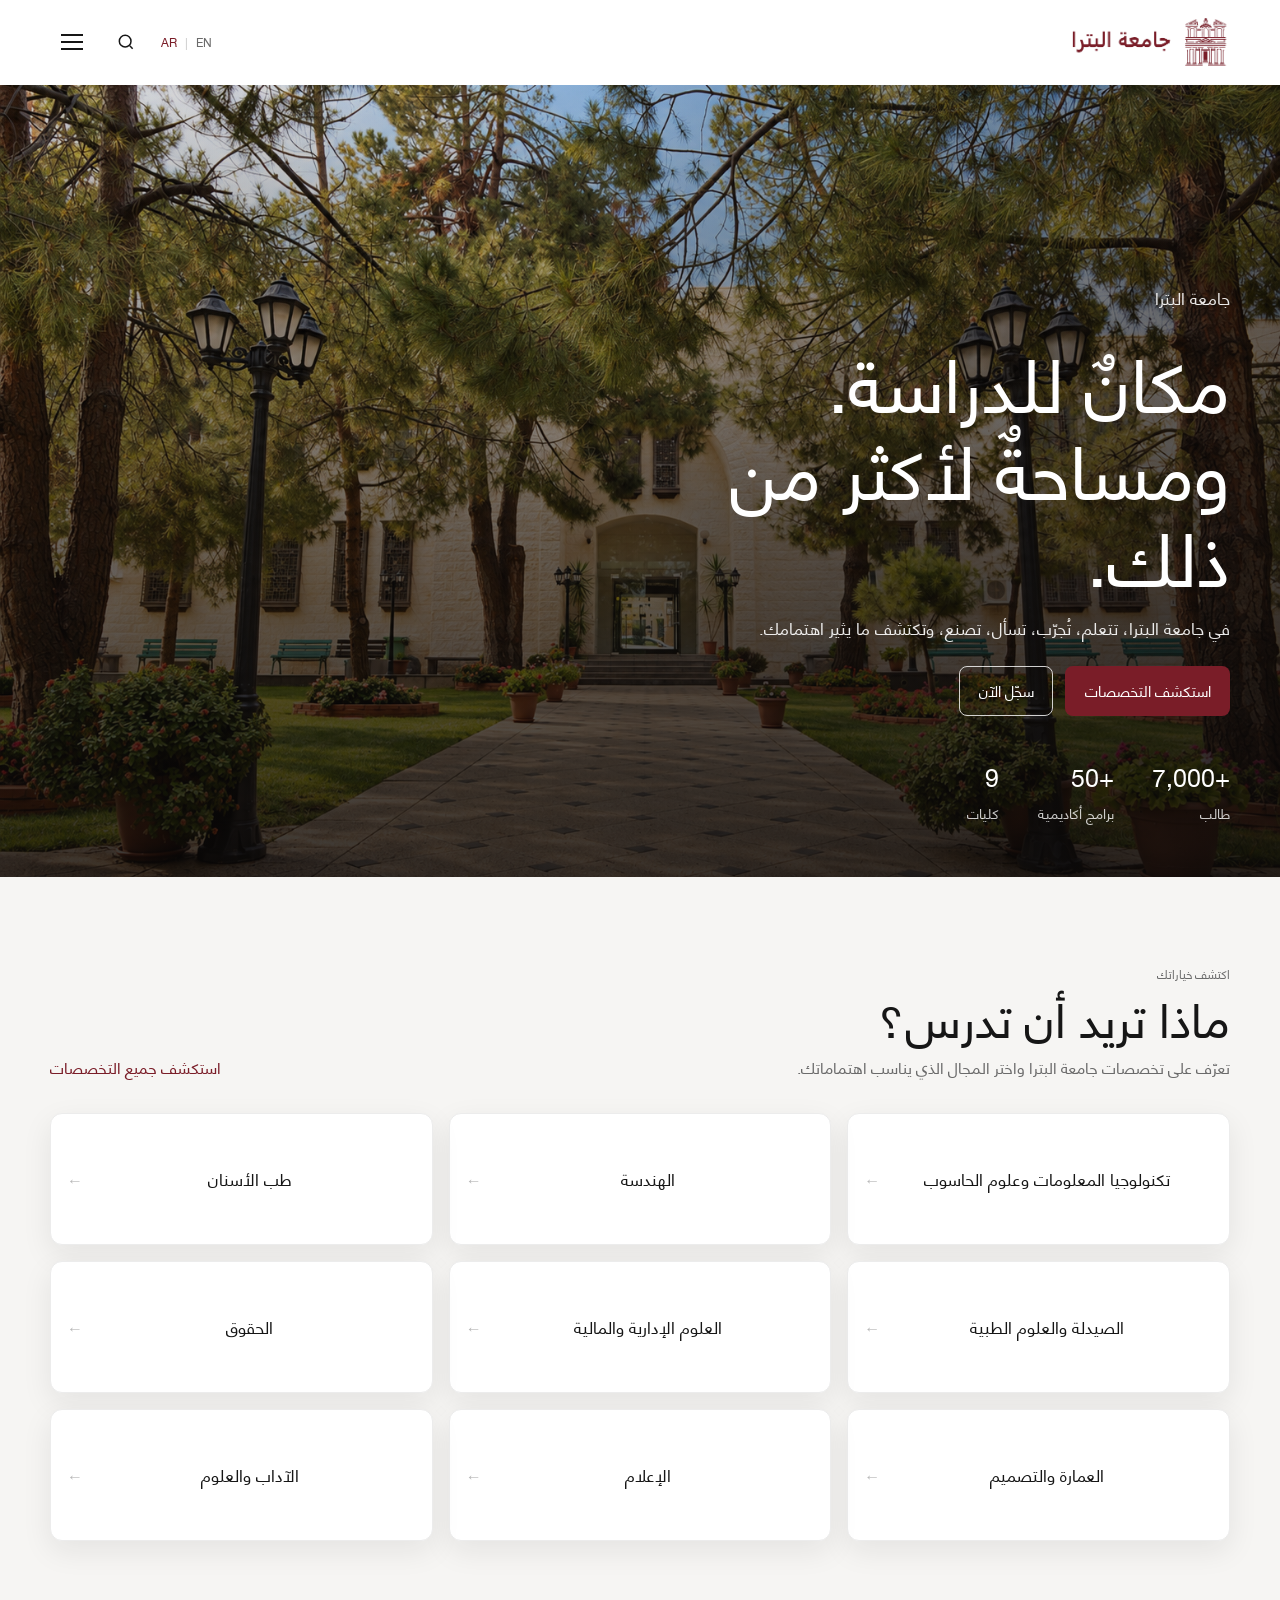
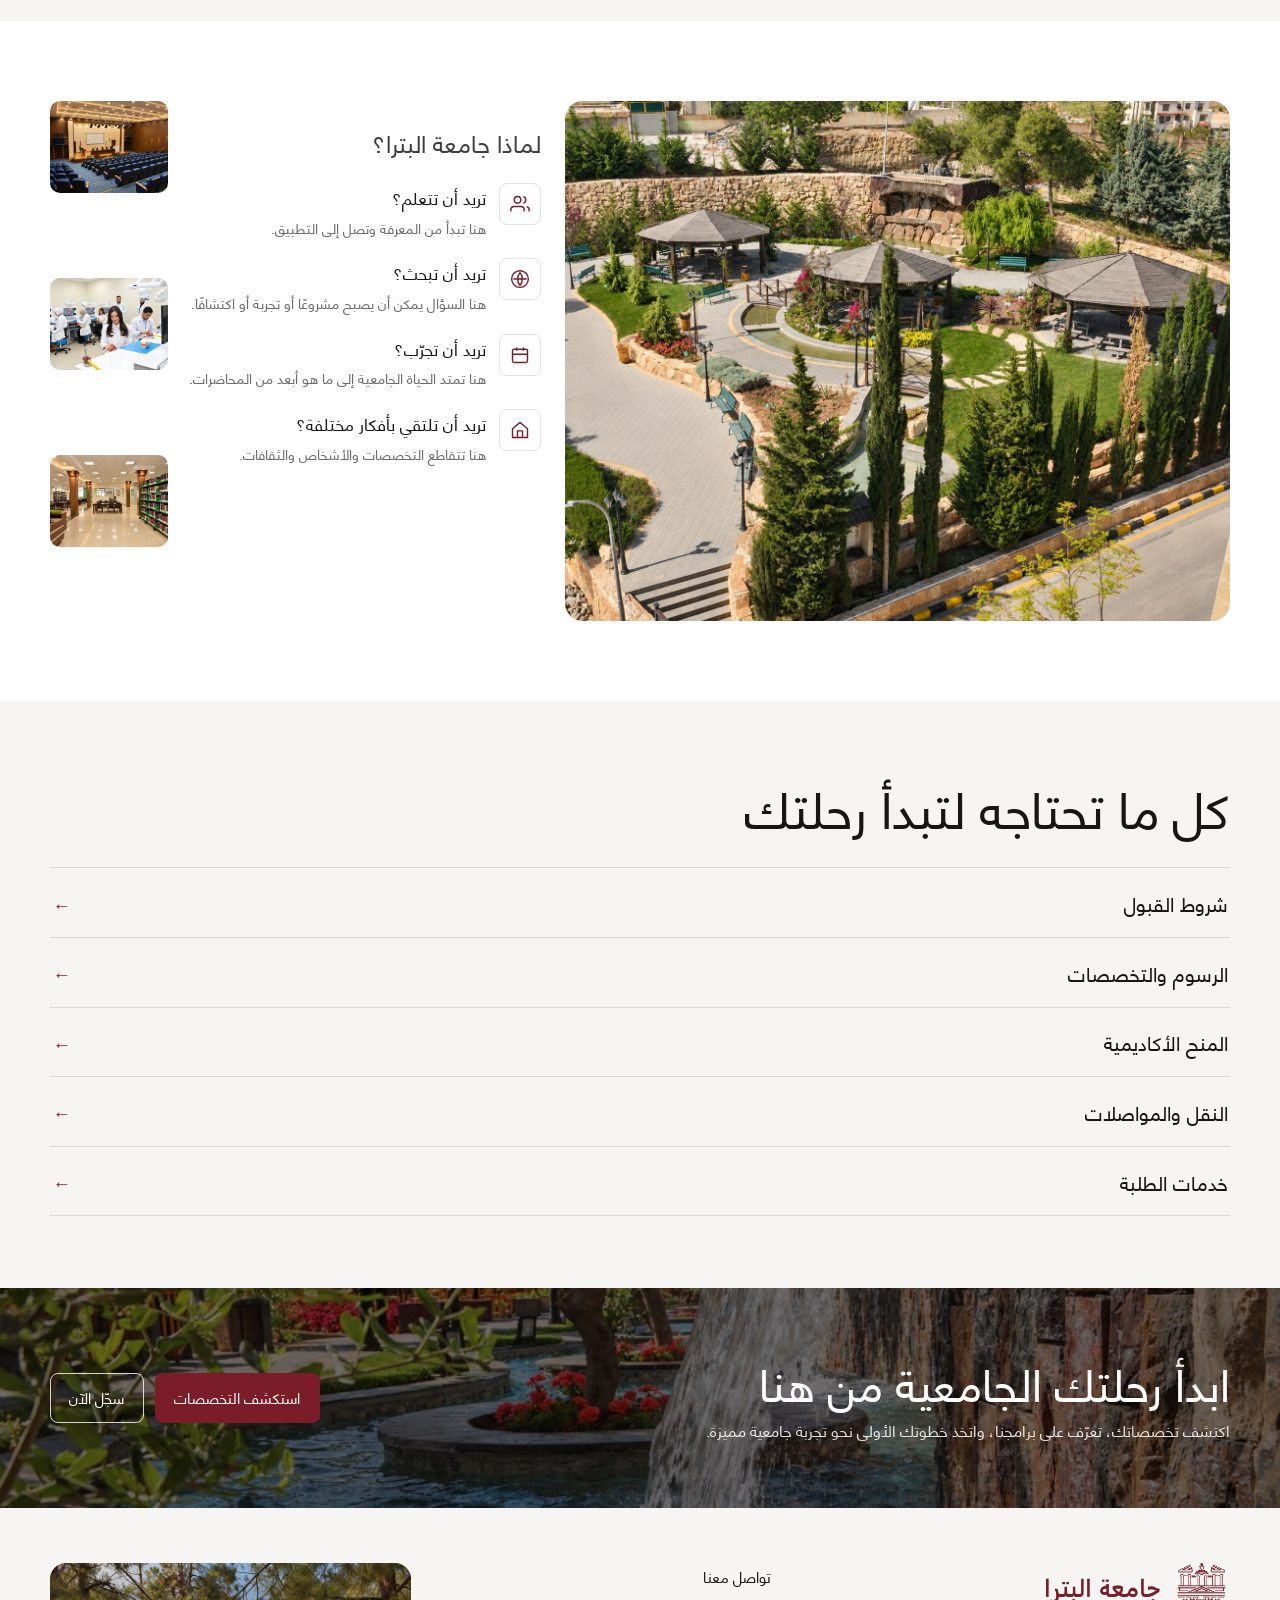
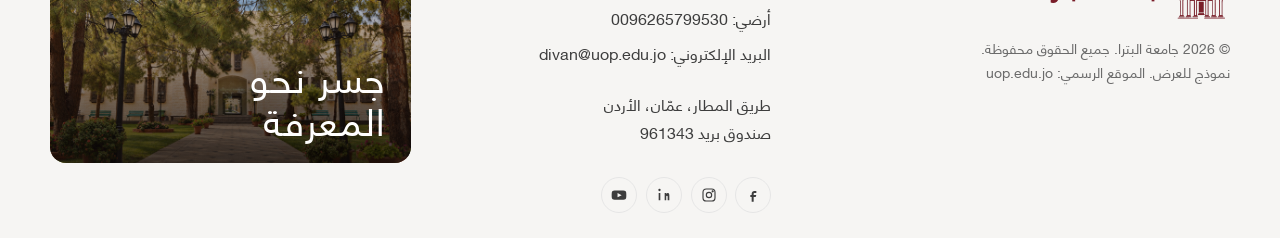
==== commit 210bc5ed: "Match Explore majors button labels on English and Arabic homepages." ====
--- a/ar/index.html
+++ b/ar/index.html
@@ -237,7 +237,7 @@
             <p>اكتشف تخصصاتك، تعرّف على برامجنا، واتخذ خطوتك الأولى نحو تجربة جامعية مميزة.</p>
           </div>
           <div class="cta__actions">
-            <a class="btn btn--on-dark" href="https://www.uop.edu.jo/ar/pages/default.aspx" rel="noopener noreferrer">اكتشف تخصصك</a>
+            <a class="btn btn--on-dark" href="https://www.uop.edu.jo/ar/pages/default.aspx" rel="noopener noreferrer">استكشف التخصصات</a>
             <a class="btn btn--ghost" href="https://edugate.uop.edu.jo/faces/ui/pages/guest/admissionOnline/index.xhtml" rel="noopener noreferrer">سجّل الآن</a>
           </div>
         </div>
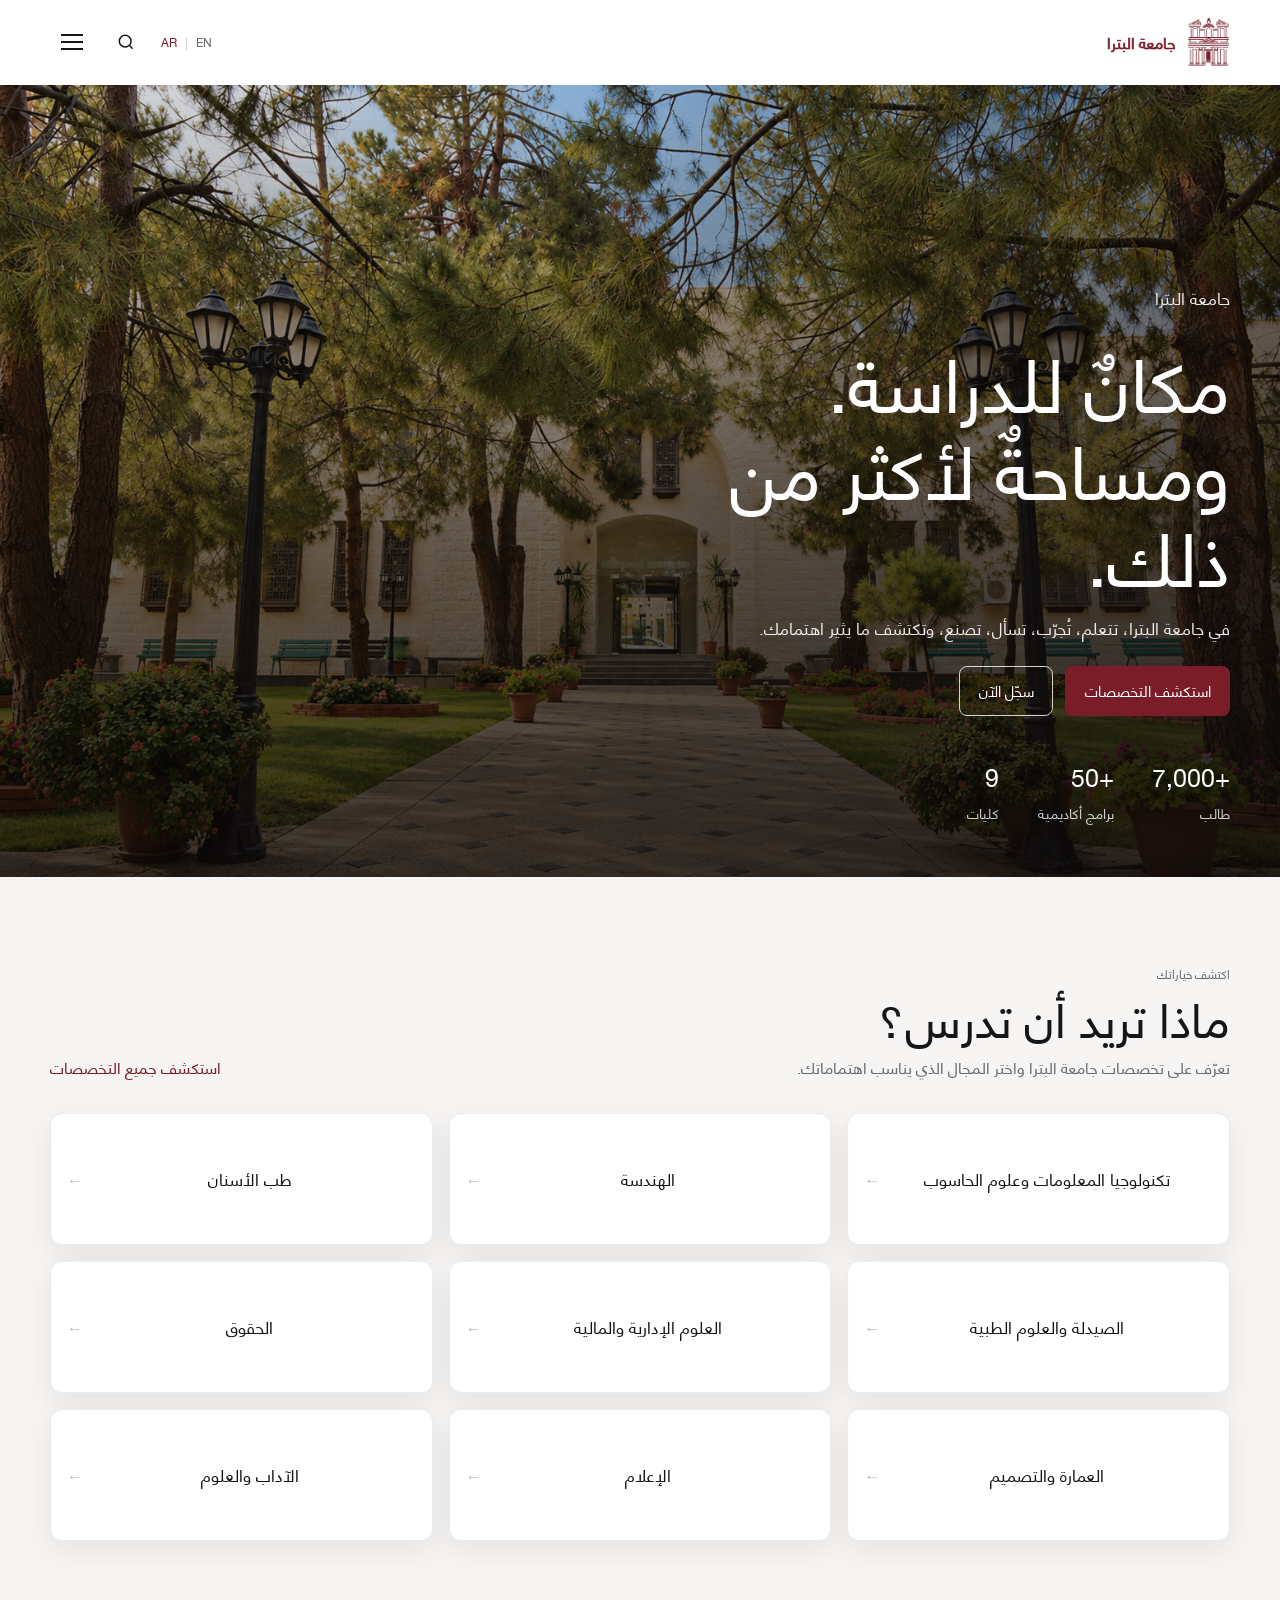
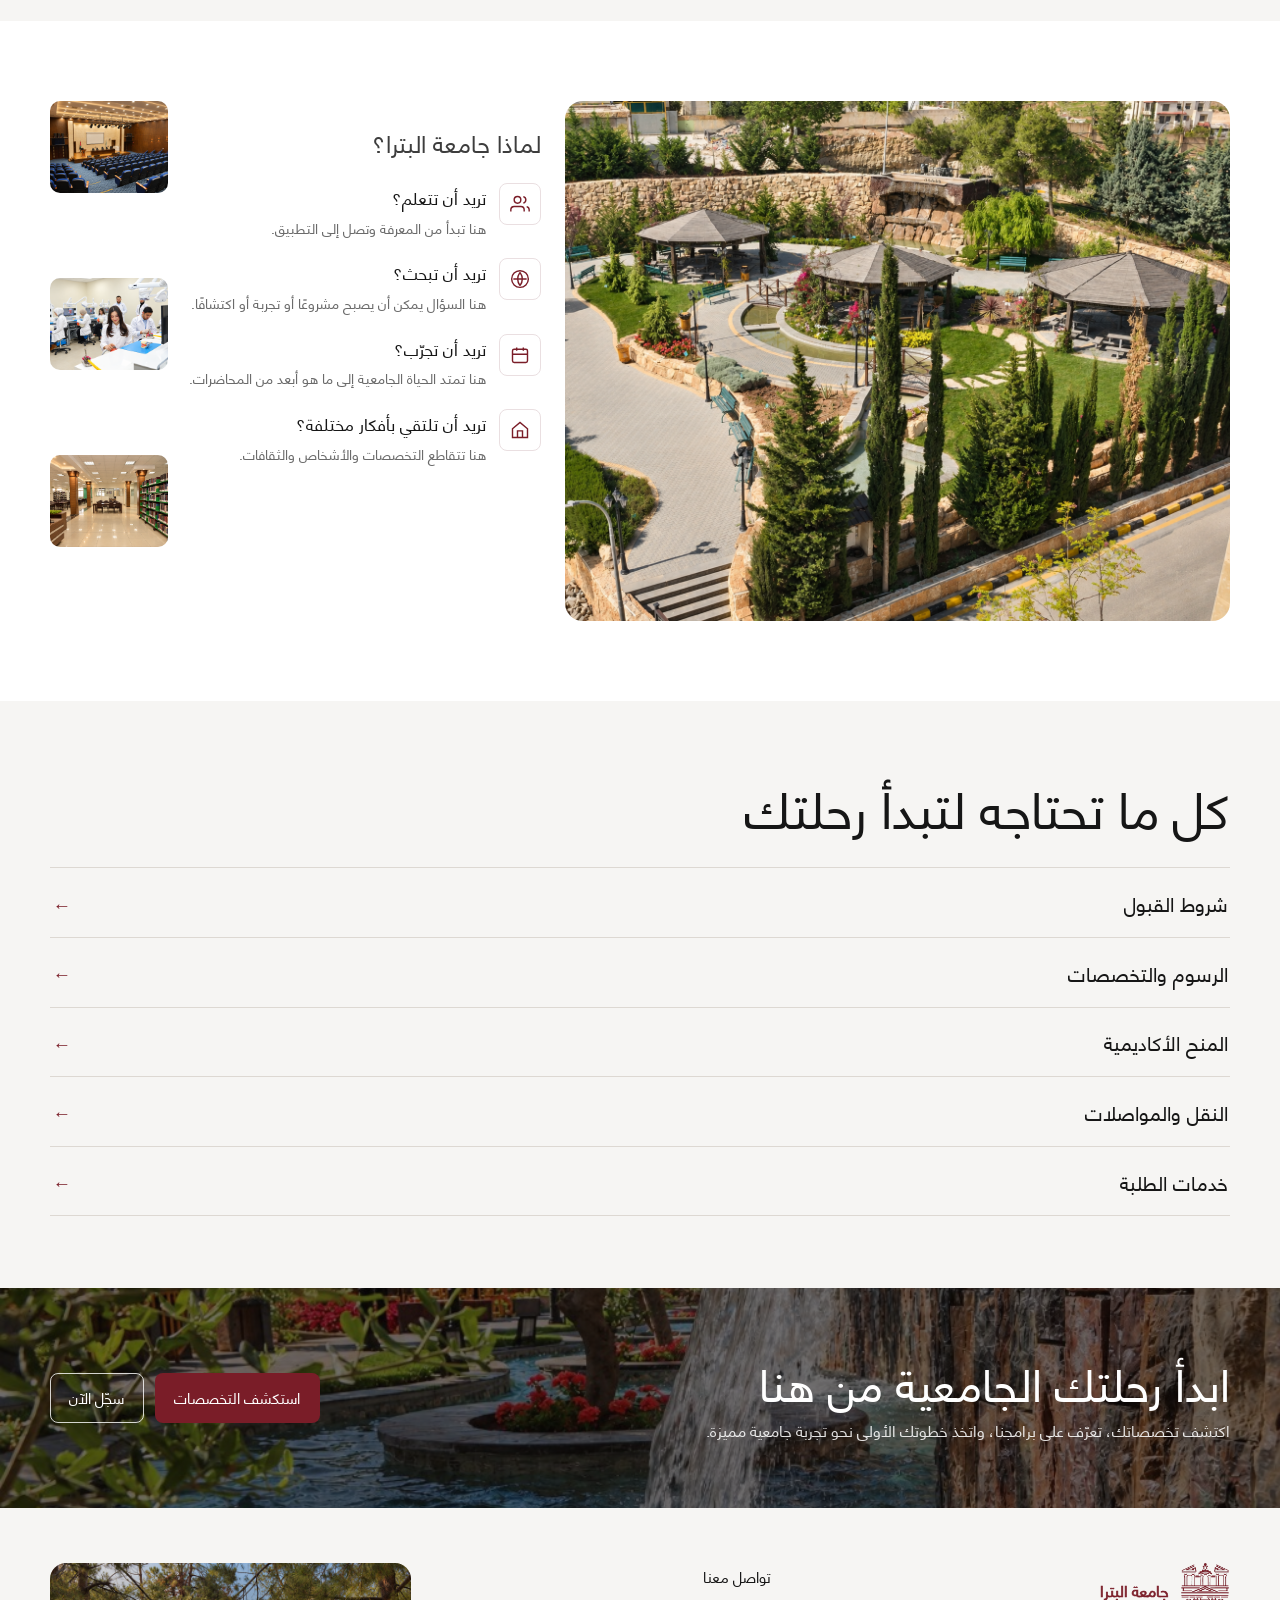
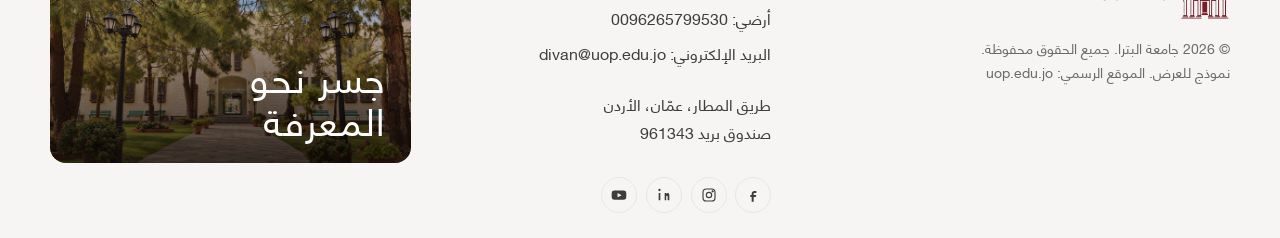
==== commit 45aa0a67: "Publish logo text, Arabic font path, and brand spacing updates." ====
--- a/ar/index.html
+++ b/ar/index.html
@@ -62,8 +62,9 @@
     <a class="skip-link" href="#main">تخطَّ إلى المحتوى</a>
     <header class="site-header">
       <div class="header-inner">
-        <a class="brand" href="index.html">
-          <img class="brand__logo" src="../assets/images/uop-logo-ar.png" width="320" height="80" alt="شعار جامعة البترا - جسر نحو المعرفة" />
+        <a class="brand" href="index.html" aria-label="جامعة البترا">
+          <img class="brand__mark" src="../assets/images/uop-mark-ar.png" width="43" height="48" alt="" />
+          <span class="brand__name">جامعة البترا</span>
         </a>
         <nav class="primary-nav" id="primary-nav" aria-label="القائمة الرئيسية">
           <ul>
@@ -247,8 +248,9 @@
     <footer class="site-footer">
       <div class="container footer-grid">
         <div>
-          <a class="brand" href="index.html">
-            <img class="brand__logo" src="../assets/images/uop-logo-ar.png" width="320" height="80" alt="شعار جامعة البترا - جسر نحو المعرفة" />
+          <a class="brand" href="index.html" aria-label="جامعة البترا">
+            <img class="brand__mark" src="../assets/images/uop-mark-ar.png" width="43" height="48" alt="" />
+            <span class="brand__name">جامعة البترا</span>
           </a>
           <p class="footer-copy">© <span data-year>2026</span> جامعة البترا. جميع الحقوق محفوظة.<br />نموذج للعرض. الموقع الرسمي: uop.edu.jo</p>
         </div>
--- a/css/style.css
+++ b/css/style.css
@@ -22,7 +22,7 @@
 
 @font-face {
   font-family: "Helvetica Neue LT Arabic";
-  src: url("../assets/fonts/alfont_com_هلفيتيكا-عربي-.ttf") format("truetype");
+  src: url("../assets/fonts/HelveticaNeueLTArabic.ttf") format("truetype");
   font-weight: 400;
   font-style: normal;
   font-display: swap;
@@ -30,7 +30,7 @@
 
 @font-face {
   font-family: "Helvetica Neue LT Arabic";
-  src: url("../assets/fonts/alfont_com_هلفيتيكا-عربي-.ttf") format("truetype");
+  src: url("../assets/fonts/HelveticaNeueLTArabic.ttf") format("truetype");
   font-weight: 600;
   font-style: normal;
   font-display: swap;
@@ -38,7 +38,7 @@
 
 @font-face {
   font-family: "Helvetica Neue LT Arabic";
-  src: url("../assets/fonts/alfont_com_هلفيتيكا-عربي-.ttf") format("truetype");
+  src: url("../assets/fonts/HelveticaNeueLTArabic.ttf") format("truetype");
   font-weight: 700;
   font-style: normal;
   font-display: swap;
@@ -46,7 +46,7 @@
 
 @font-face {
   font-family: "Helvetica Neue LT Arabic";
-  src: url("../assets/fonts/alfont_com_هلفيتيكا-عربي-.ttf") format("truetype");
+  src: url("../assets/fonts/HelveticaNeueLTArabic.ttf") format("truetype");
   font-weight: 800;
   font-style: normal;
   font-display: swap;
@@ -153,9 +153,27 @@
 .brand {
   display: flex;
   align-items: center;
+  gap: 0.7rem;
   text-decoration: none;
-  color: var(--ink);
+  color: var(--maroon);
   flex-shrink: 0;
+}
+
+.brand__mark {
+  height: 48px;
+  width: auto;
+  flex-shrink: 0;
+  display: block;
+}
+
+.brand__name {
+  font-family: var(--font);
+  font-weight: 800;
+  font-size: clamp(0.72rem, 1.7vw, 0.9rem);
+  letter-spacing: 0.06em;
+  line-height: 1.15;
+  text-transform: uppercase;
+  color: var(--maroon);
 }
 
 .brand__logo {
@@ -163,6 +181,11 @@
   width: auto;
   max-width: min(260px, 46vw);
   display: block;
+}
+
+.site-footer .brand__mark {
+  height: 56px;
+  width: auto;
 }
 
 .site-footer .brand__logo {
@@ -430,7 +453,7 @@
 .hero h1 {
   font-family: var(--serif);
   font-size: clamp(2.6rem, 6vw, 4.6rem);
-  line-height: 0.95;
+  line-height: 1.12;
   color: #fff;
   margin: 0 0 1rem;
   font-weight: 700;
@@ -1393,9 +1416,9 @@
 }
 
 html[dir="rtl"] {
-  --font: "Helvetica Neue LT Arabic";
-  --serif: "Helvetica Neue LT Arabic";
-  --script: "Helvetica Neue LT Arabic";
+  --font: "Helvetica Neue LT Arabic", Tahoma, sans-serif;
+  --serif: "Helvetica Neue LT Arabic", Tahoma, sans-serif;
+  --script: "Helvetica Neue LT Arabic", Tahoma, sans-serif;
 }
 
 html[dir="rtl"] body {
@@ -1433,8 +1456,14 @@
   transform: rotate(8deg);
 }
 
-html[dir="rtl"] .footer-motto p {
-  max-width: 12ch;
+html[dir="rtl"] .brand__name {
+  text-transform: none;
+  letter-spacing: 0;
+  font-weight: 900;
+  font-synthesis: weight;
+  -webkit-text-stroke: 0.65px currentColor;
+  paint-order: stroke fill;
+  font-size: clamp(0.82rem, 2vw, 1.02rem);
 }
 
 html[dir="rtl"] .primary-nav,
